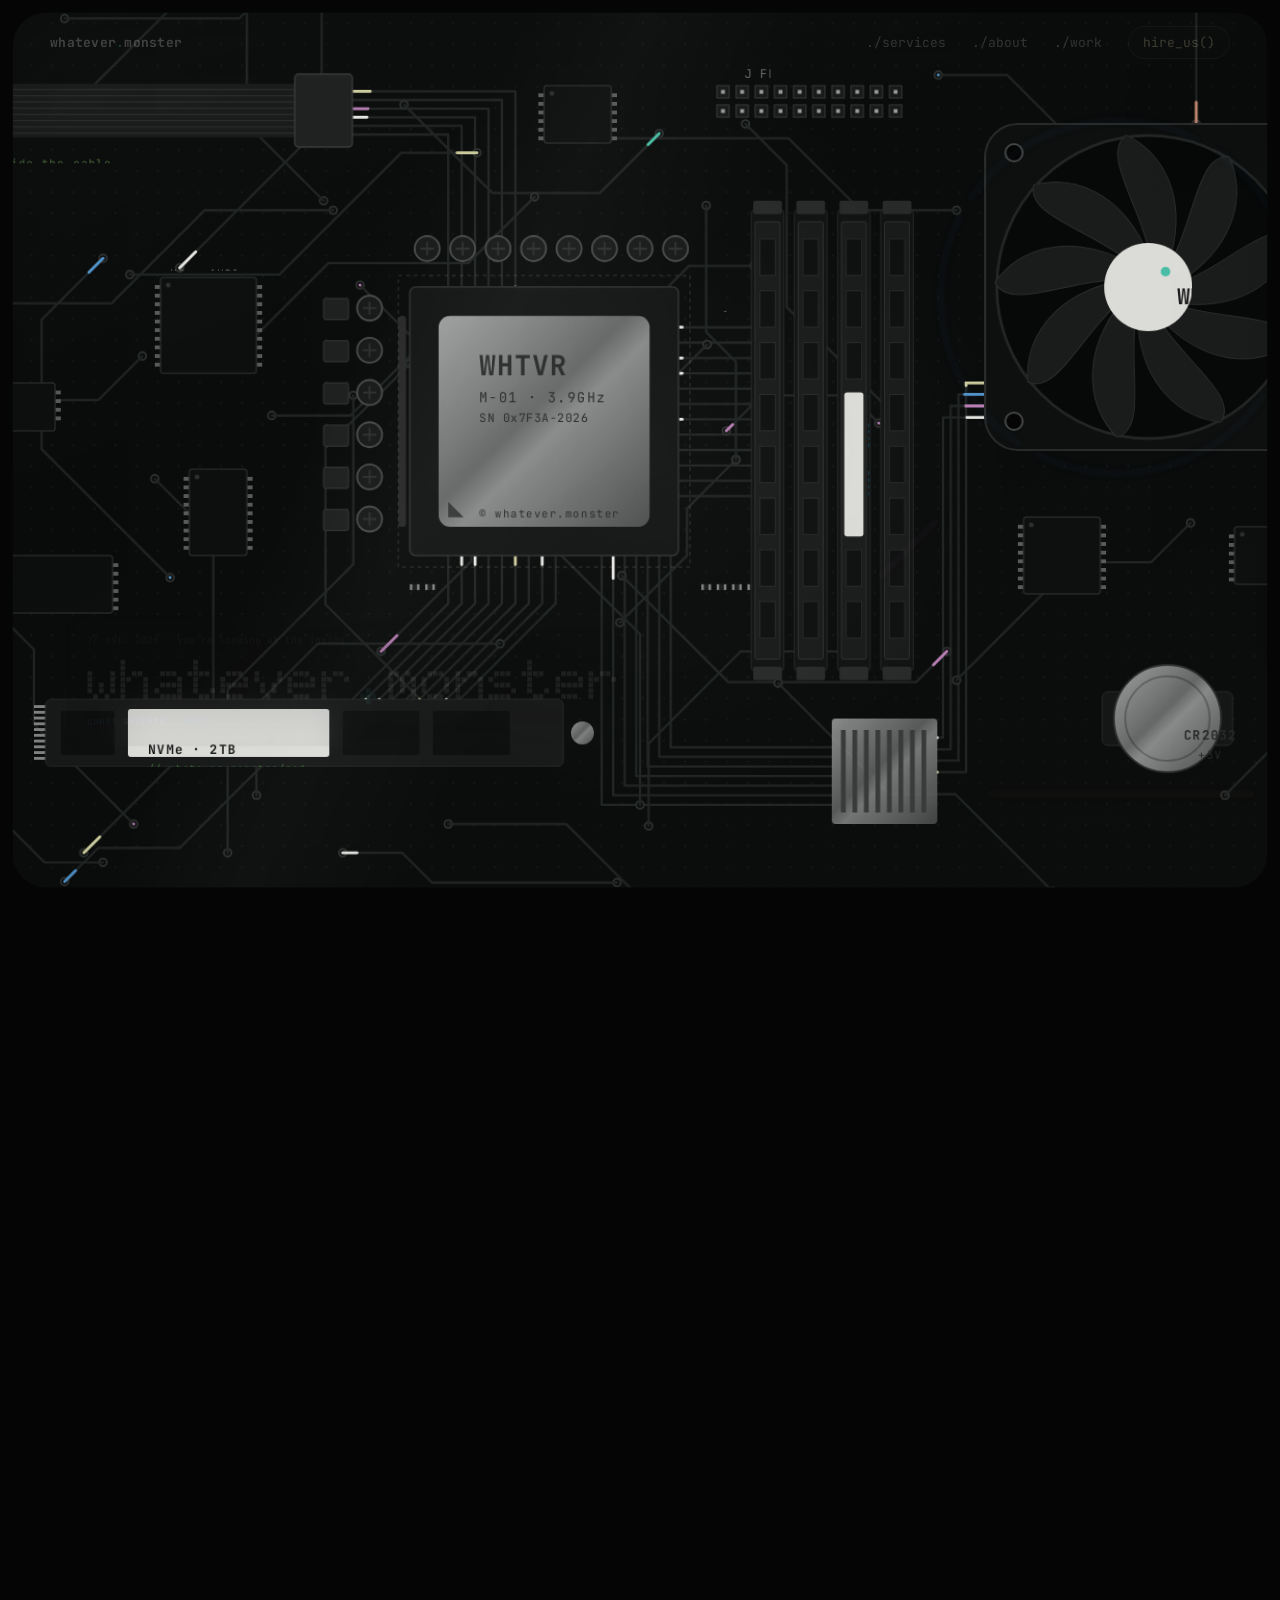
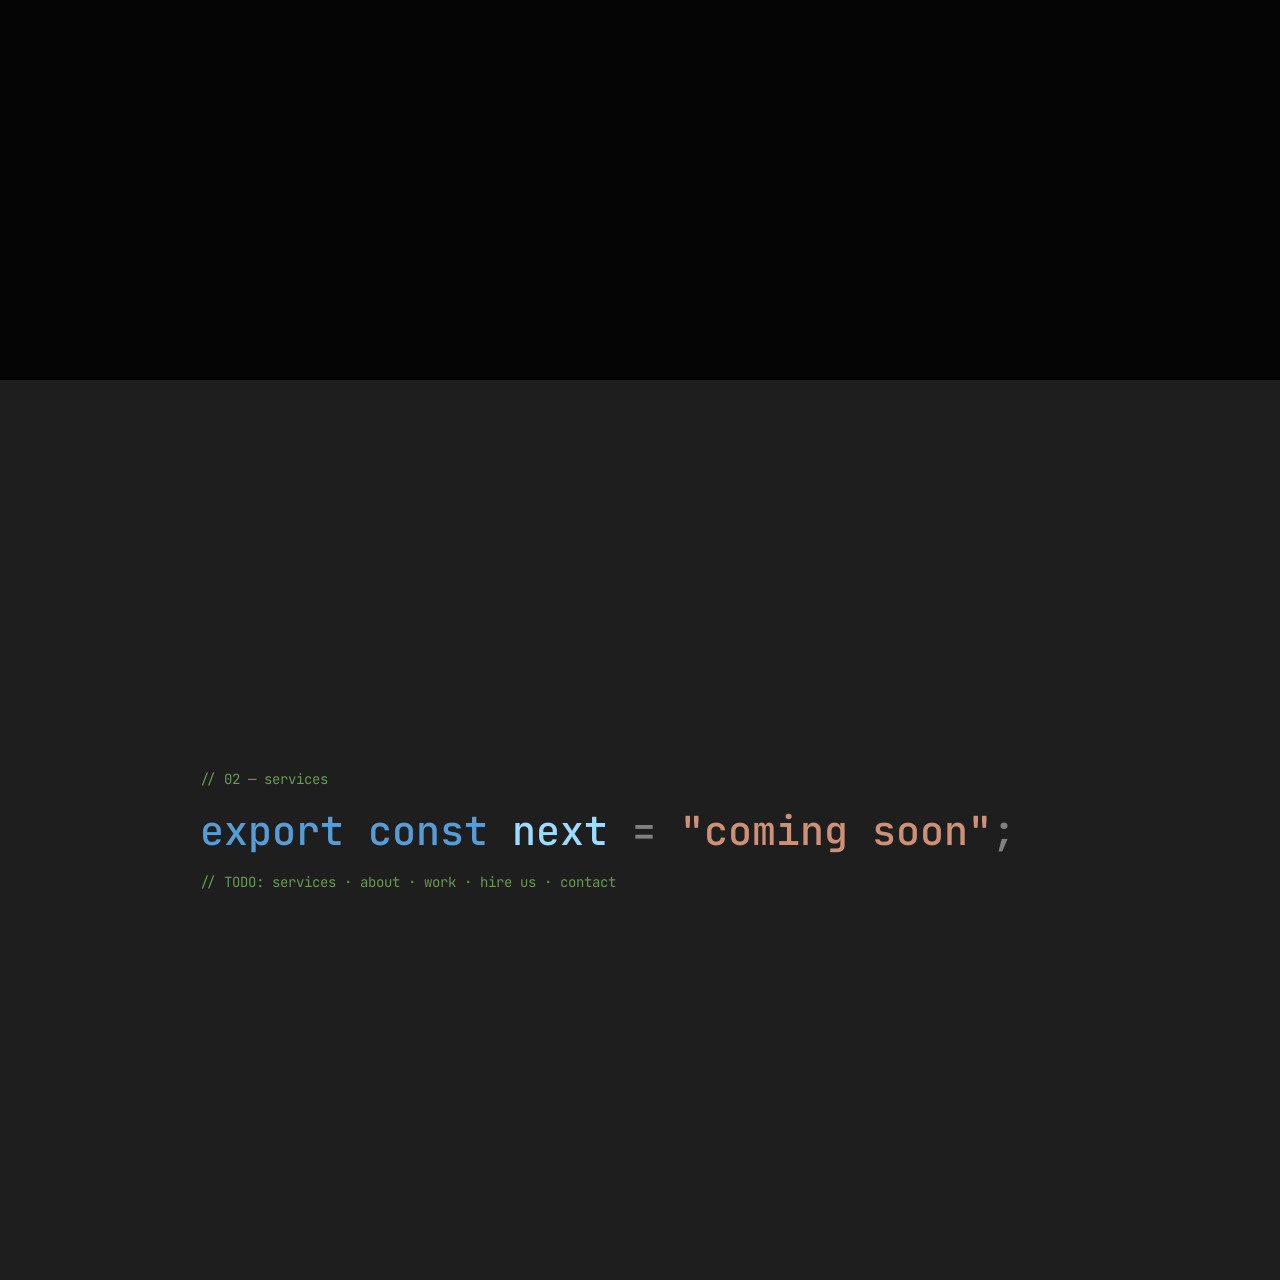
==== index.html @ 5e154779 "Add whatever.monster landing hero Glass-back hero with a generated motherboard behind it, light stri" ====
<!doctype html>
<html lang="en">
<head>
  <meta charset="utf-8" />
  <meta name="viewport" content="width=device-width, initial-scale=1" />
  <title>whatever.monster</title>
  <meta name="description" content="whatever.monster — nothing to hide." />
  <link rel="preconnect" href="https://fonts.googleapis.com" />
  <link rel="preconnect" href="https://fonts.gstatic.com" crossorigin />
  <link href="https://fonts.googleapis.com/css2?family=Doto:wght@400..900&family=JetBrains+Mono:wght@400;500;700&display=swap" rel="stylesheet" />
  <link rel="stylesheet" href="styles.css" />
</head>
<body>

  <!-- ============ HERO: the glass back ============ -->
  <section id="hero" aria-label="whatever.monster">
    <div class="stage">
      <div class="chassis">

        <!-- what's behind the glass (generated in main.js) -->
        <div class="internals">
          <svg class="board" viewBox="0 0 1600 1000" preserveAspectRatio="xMidYMid slice" aria-hidden="true"></svg>
        </div>

        <!-- glyph light strips that sit on the glass -->
        <svg class="glyphs" viewBox="0 0 1600 1000" preserveAspectRatio="xMidYMid slice" aria-hidden="true">
          <circle class="glyph g1 ring" cx="1330" cy="330" r="196" pathLength="100" />
          <line class="glyph g2" x1="1068" y1="640" x2="1128" y2="580" />
          <line class="glyph g3" x1="1190" y1="882" x2="1480" y2="882" />
          <line class="glyph g4" x1="84" y1="270" x2="84" y2="470" />
          <circle class="glyph-dot" cx="1514" cy="882" r="7" />
        </svg>

        <!-- the glass itself -->
        <div class="glass" aria-hidden="true">
          <span class="screw tl"></span><span class="screw tr"></span>
          <span class="screw bl"></span><span class="screw br"></span>
        </div>

        <nav class="nav">
          <a class="logo" href="#hero" data-peek>whatever<span class="dot">.</span>monster</a>
          <div class="links">
            <a href="#services" data-peek>./services</a>
            <a href="#about" data-peek>./about</a>
            <a href="#work" data-peek>./work</a>
            <a class="cta" href="#contact" data-peek>hire_us()</a>
          </div>
        </nav>

        <div class="plate">
          <p class="kicker"><span class="t-com">// est. 2026 — you're looking at the inside</span></p>
          <h1 class="brand" data-peek>whatever<span class="dot">.</span>monster</h1>
          <p class="sub"><span class="t-kw">const</span> <span class="t-var">secrets</span> <span class="t-punc">=</span> <span class="t-kw">null</span><span class="t-punc">;</span></p>
        </div>

        <div class="hint" aria-hidden="true"><span class="t-fn">scroll</span><span class="t-punc">()</span> <span class="arrow">↓</span></div>

      </div>
    </div>
  </section>

  <!-- ============ NEXT: placeholder until we design it ============ -->
  <section id="services" class="next">
    <div class="next-inner">
      <p class="t-com">// 02 — services</p>
      <h2><span class="t-kw">export</span> <span class="t-kw">const</span> <span class="t-var">next</span> <span class="t-punc">=</span> <span class="t-str">"coming soon"</span><span class="t-punc">;</span></h2>
      <p class="t-com">// TODO: services · about · work · hire us · contact</p>
    </div>
  </section>

  <script src="main.js"></script>
</body>
</html>
---- styles.css ----
:root {
  --bg: #050505;
  --ink: #ecece8;
  --muted: #8a8d8c;
  --accent: #4ec9b0;   /* brand accent: the VS Code "type" teal */
  --red: #e51400;      /* breakpoint red, only on hover */
  --editor: #1e1e1e;

  /* VS Code Dark+ syntax colours */
  --t-kw: #569cd6;
  --t-ctrl: #c586c0;
  --t-str: #ce9178;
  --t-fn: #dcdcaa;
  --t-type: #4ec9b0;
  --t-var: #9cdcfe;
  --t-num: #b5cea8;
  --t-com: #6a9955;
  --t-punc: #808080;
  --t-text: #d4d4d4;

  --mono: "JetBrains Mono", "Cascadia Code", Consolas, monospace;
  --dot: "Doto", var(--mono);
}

* { box-sizing: border-box; }
html { scroll-behavior: smooth; }
body {
  margin: 0;
  background: var(--bg);
  color: var(--ink);
  font-family: var(--mono);
  -webkit-font-smoothing: antialiased;
}
a { color: inherit; text-decoration: none; }

/* syntax tokens */
.t-kw { color: var(--t-kw); }
.t-ctrl { color: var(--t-ctrl); }
.t-str { color: var(--t-str); }
.t-fn { color: var(--t-fn); }
.t-type { color: var(--t-type); }
.t-var { color: var(--t-var); }
.t-num { color: var(--t-num); }
.t-com { color: var(--t-com); }
.t-punc { color: var(--t-punc); }
.t-text { color: var(--t-text); }
.t-tag { color: var(--t-kw); }
.t-attr { color: var(--t-var); }

/* ================= HERO ================= */
#hero { position: relative; height: 220vh; }

.stage {
  --mx: .5; --my: .5;   /* pointer, 0..1 */
  --a: 0;               /* glass lifting off */
  --c: 0;               /* zooming into the board */
  position: sticky;
  top: 0;
  height: 100vh;
  height: 100svh;
  overflow: hidden;
  background: var(--bg);
}

/* clip-path instead of animating inset/border-radius: no layout on scroll */
.chassis {
  position: absolute;
  inset: 0;
  overflow: hidden;
  background: #0b0c0c;
  clip-path: inset(calc(14px * (1 - var(--c))) round calc(36px * (1 - var(--c))));
}

.internals {
  position: absolute;
  inset: -12px;
  transform:
    translate3d(calc((var(--mx) - .5) * -16px), calc((var(--my) - .5) * -12px), 0)
    scale(calc(1 + var(--c) * .45));
  will-change: transform;
}
/* darkening via an opacity overlay — far cheaper than filter: brightness/blur */
.internals::after {
  content: "";
  position: absolute;
  inset: 0;
  background: #050505;
  opacity: calc(var(--c) * .72);
  will-change: opacity;
}
.board { display: block; width: 100%; height: 100%; }

.board .traces path { fill: none; stroke: #222625; stroke-width: 2.5; stroke-linejoin: round; stroke-linecap: round; }
.board .pulse {
  fill: none;
  stroke: #f4f4f0;
  stroke-width: 3;
  stroke-linecap: round;
  stroke-dasharray: 5 95;
  animation: flow 4s linear infinite;
}
/* data on the board is coloured like syntax tokens */
.board .pulse.kw { stroke: var(--t-kw); }
.board .pulse.str { stroke: var(--t-str); }
.board .pulse.fn { stroke: var(--t-fn); }
.board .pulse.type { stroke: var(--t-type); }
.board .pulse.ctrl { stroke: var(--t-ctrl); }
@keyframes flow { from { stroke-dashoffset: 100; } to { stroke-dashoffset: 0; } }

.board .fan { transform-origin: 1330px 330px; animation: spin 2.2s linear infinite; }
@keyframes spin { to { transform: rotate(360deg); } }

/* glyph strips */
.glyphs {
  position: absolute;
  inset: 0;
  width: 100%;
  height: 100%;
  pointer-events: none;
  opacity: calc(1 - var(--a));
  will-change: opacity;
}
.glyph {
  --glow: #fff;
  fill: none;
  stroke: var(--glow);
  filter: drop-shadow(0 0 6px var(--glow));
  stroke-width: 7;
  stroke-linecap: round;
  opacity: .12;
  animation: glyph 7s ease-in-out infinite;
}
.glyph.ring { stroke-dasharray: 23 2; transform-origin: 1330px 330px; transform: rotate(-56deg); }
/* each light strip is a syntax colour */
.g1 { --glow: var(--t-kw); }
.g2 { --glow: var(--t-ctrl); animation-delay: .35s; }
.g3 { --glow: var(--t-str); animation-delay: .7s; }
.g4 { --glow: var(--t-fn); animation-delay: 1.05s; }
.glyph-dot { fill: var(--accent); filter: drop-shadow(0 0 5px var(--accent)); animation: rec 1.6s ease-in-out infinite; }
@keyframes glyph {
  0%, 100% { opacity: .12; }
  3% { opacity: 1; }
  8% { opacity: .12; }
  12% { opacity: .95; }
  22% { opacity: .12; }
}
@keyframes rec { 50% { opacity: .25; } }

/* the glass */
.glass {
  position: absolute;
  inset: 0;
  border-radius: inherit;
  pointer-events: none;
  opacity: calc(1 - var(--a) * .9);
  transform: scale(calc(1 + var(--a) * .04));
  will-change: opacity, transform;
  background: linear-gradient(160deg, rgba(255, 255, 255, .07), rgba(255, 255, 255, .015) 38%, rgba(255, 255, 255, .045));
  box-shadow:
    inset 0 0 0 1px rgba(255, 255, 255, .12),
    inset 0 1px 0 rgba(255, 255, 255, .28),
    inset 0 0 120px rgba(0, 0, 0, .55);
}
.glass::before { /* glare that follows the pointer */
  content: "";
  position: absolute;
  inset: 0;
  border-radius: inherit;
  background: radial-gradient(600px circle at calc(var(--mx) * 100%) calc(var(--my) * 100%), rgba(255, 255, 255, .09), transparent 60%);
}
.glass::after { /* long diagonal sheen */
  content: "";
  position: absolute;
  inset: 0;
  border-radius: inherit;
  background: linear-gradient(115deg,
    transparent calc(22% + var(--mx) * 18%),
    rgba(255, 255, 255, .075) calc(30% + var(--mx) * 18%),
    transparent calc(40% + var(--mx) * 18%));
}

.screw {
  position: absolute;
  width: 11px;
  height: 11px;
  border-radius: 50%;
  background: radial-gradient(circle at 35% 30%, #c9cbca, #5c5f5e 70%);
  box-shadow: 0 1px 2px rgba(0, 0, 0, .8);
}
.screw::before, .screw::after {
  content: "";
  position: absolute;
  left: 50%; top: 50%;
  width: 7px; height: 1.5px;
  background: #2b2d2c;
  transform: translate(-50%, -50%) rotate(45deg);
}
.screw::after { transform: translate(-50%, -50%) rotate(-45deg); }
.screw.tl { top: 22px; left: 22px; }
.screw.tr { top: 22px; right: 22px; }
.screw.bl { bottom: 22px; left: 22px; }
.screw.br { bottom: 22px; right: 22px; }

/* nav */
.nav {
  position: absolute;
  top: 26px;
  left: 50px;
  right: 50px;
  display: flex;
  align-items: center;
  justify-content: space-between;
  font-size: 13px;
  z-index: 5;
  opacity: calc(1 - var(--a));
}
.logo { font-weight: 700; letter-spacing: .02em; }
.dot { color: var(--accent); }
.links { display: flex; gap: 26px; align-items: center; }
.links a { color: #b8bbba; transition: color .2s; }
.links a:hover { color: var(--ink); }
.links .cta {
  color: var(--t-fn);
  padding: 7px 14px;
  border: 1px solid rgba(255, 255, 255, .16);
  border-radius: 999px;
  background: rgba(255, 255, 255, .04);
  backdrop-filter: blur(8px);
}

/* frosted name plate */
.plate {
  position: absolute;
  left: clamp(20px, 5vw, 84px);
  bottom: clamp(72px, 13vh, 150px);
  max-width: calc(100% - 40px);
  padding: clamp(11px, 1.45vw, 19px) clamp(12px, 1.7vw, 24px);
  border-radius: 15px;
  background: linear-gradient(rgba(240, 240, 235, .05), rgba(240, 240, 235, .05)), rgba(10, 10, 10, .4);
  border: 1px solid rgba(255, 255, 255, .12);
  backdrop-filter: blur(16px) saturate(120%);
  -webkit-backdrop-filter: blur(16px) saturate(120%);
  opacity: calc(1 - var(--a) * 1.2);
  transform: translate3d(0, calc(var(--a) * -48px), 0);
  will-change: opacity, transform;
  z-index: 4;
}
.kicker, .sub { margin: 0; font-size: clamp(10px, .65vw, 12px); }
.sub { margin-top: 8px; }
.brand {
  margin: 6px 0 0;
  font-family: var(--dot);
  font-weight: 800;
  font-size: clamp(18px, 4.45vw, 80px);
  line-height: .95;
  letter-spacing: -.01em;
  white-space: nowrap;
  animation: boot 1.2s steps(6) both;
}
@keyframes boot {
  0% { opacity: 0; }
  30% { opacity: 1; }
  45% { opacity: .2; }
  60%, 100% { opacity: 1; }
}

.hint {
  position: absolute;
  left: 50%;
  bottom: 30px;
  transform: translateX(-50%);
  font-size: 12px;
  opacity: calc(.8 - var(--a) * 2);
  z-index: 4;
}
.hint .arrow { display: inline-block; color: var(--muted); animation: bob 1.6s ease-in-out infinite; }
@keyframes bob { 50% { transform: translateY(4px); } }

/* ================= hover: "the code broke" ================= */
[data-peek] { position: relative; }
[data-peek].broken {
  animation: glitch .32s steps(2) 1;
  text-shadow: 1.5px 0 rgba(244, 71, 71, .85), -1.5px 0 rgba(78, 201, 176, .85);
  outline: 1px dashed rgba(244, 71, 71, .6);
  outline-offset: 6px;
}
@keyframes glitch {
  0% { clip-path: inset(0 0 60% 0); transform: translate(-3px, 0); }
  20% { clip-path: inset(40% 0 20% 0); transform: translate(3px, 1px); }
  40% { clip-path: inset(10% 0 70% 0); transform: translate(-2px, -1px); }
  60% { clip-path: inset(70% 0 0 0); transform: translate(2px, 0); }
  80% { clip-path: inset(0 0 0 0); transform: translate(-1px, 0); }
  100% { clip-path: inset(0 0 0 0); transform: none; }
}
.peek {
  position: fixed;
  z-index: 50;
  max-width: min(520px, calc(100vw - 24px));
  font-size: 12px;
  line-height: 1.6;
  background: #1e1e1e;
  border: 1px solid #3c3c3c;
  border-left: 3px solid var(--red);
  border-radius: 8px;
  box-shadow: 0 18px 50px rgba(0, 0, 0, .6);
  pointer-events: none;
  opacity: 0;
  transform: translateY(4px);
  transition: opacity .15s, transform .15s;
}
.peek.on { opacity: 1; transform: none; }
.peek-head {
  display: flex;
  align-items: center;
  gap: 8px;
  padding: 7px 12px;
  color: #cccccc;
  background: #252526;
  border-bottom: 1px solid #333;
  font-size: 11px;
}
.peek-head .bp { width: 9px; height: 9px; border-radius: 50%; background: #e51400; }
.peek pre { margin: 0; padding: 10px 12px; white-space: pre-wrap; word-break: break-all; font-family: var(--mono); }

/* ================= NEXT (placeholder) ================= */
.next {
  min-height: 100vh;
  display: grid;
  place-items: center;
  padding: 80px 16px;
  background: var(--editor);
}
.next-inner { width: min(880px, 100%); }
.next h2 { font-size: clamp(20px, 3.4vw, 40px); font-weight: 500; margin: 16px 0; }
.next p { margin: 0; font-size: 14px; }

/* ================= small screens ================= */
@media (max-width: 720px) {
  .nav { left: 24px; right: 24px; top: 22px; }
  .links a:not(.cta) { display: none; }
  .screw { display: none; }
  .chassis { clip-path: inset(calc(14px * (1 - var(--c))) round calc(26px * (1 - var(--c)))); }
}

@media (prefers-reduced-motion: reduce) {
  .board .pulse, .board .fan, .glyph, .glyph-dot, .brand, .hint .arrow { animation: none; }
  .glyph { opacity: .5; }
  [data-peek].broken { animation: none; }
}
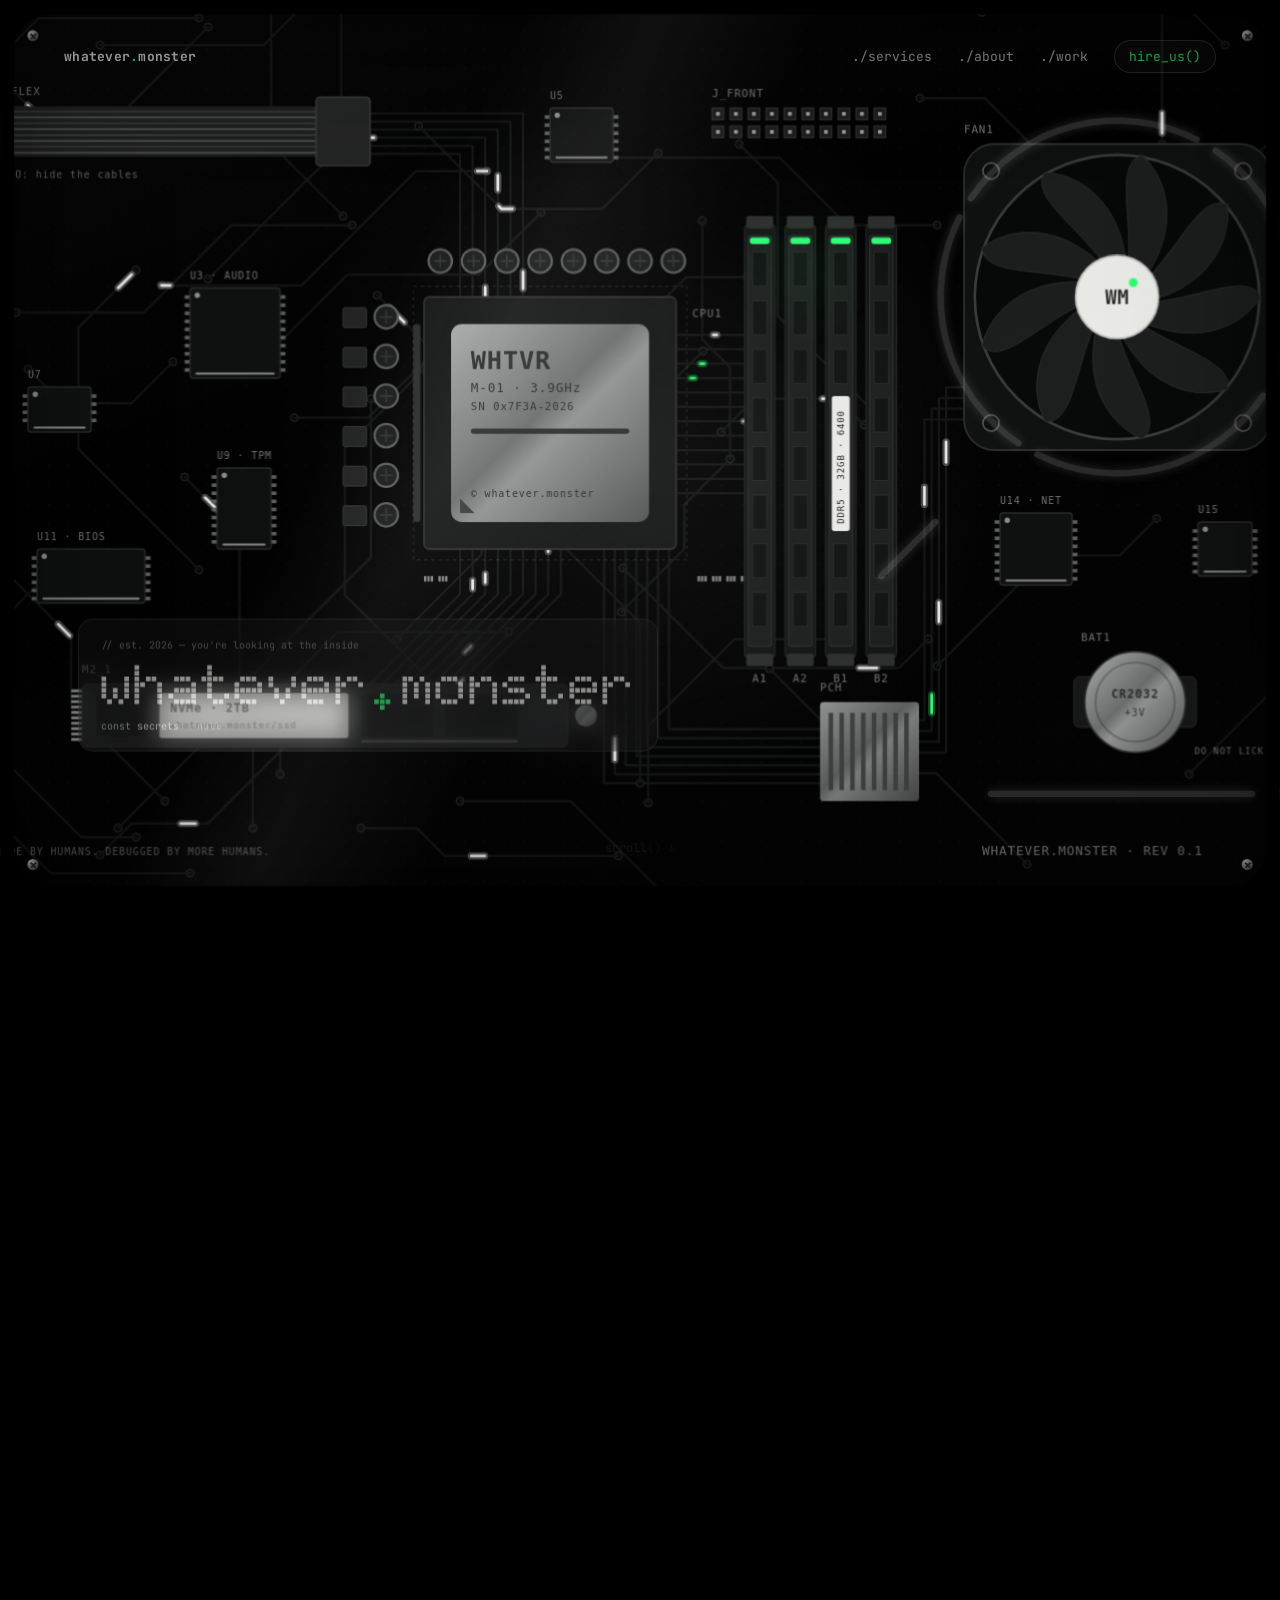
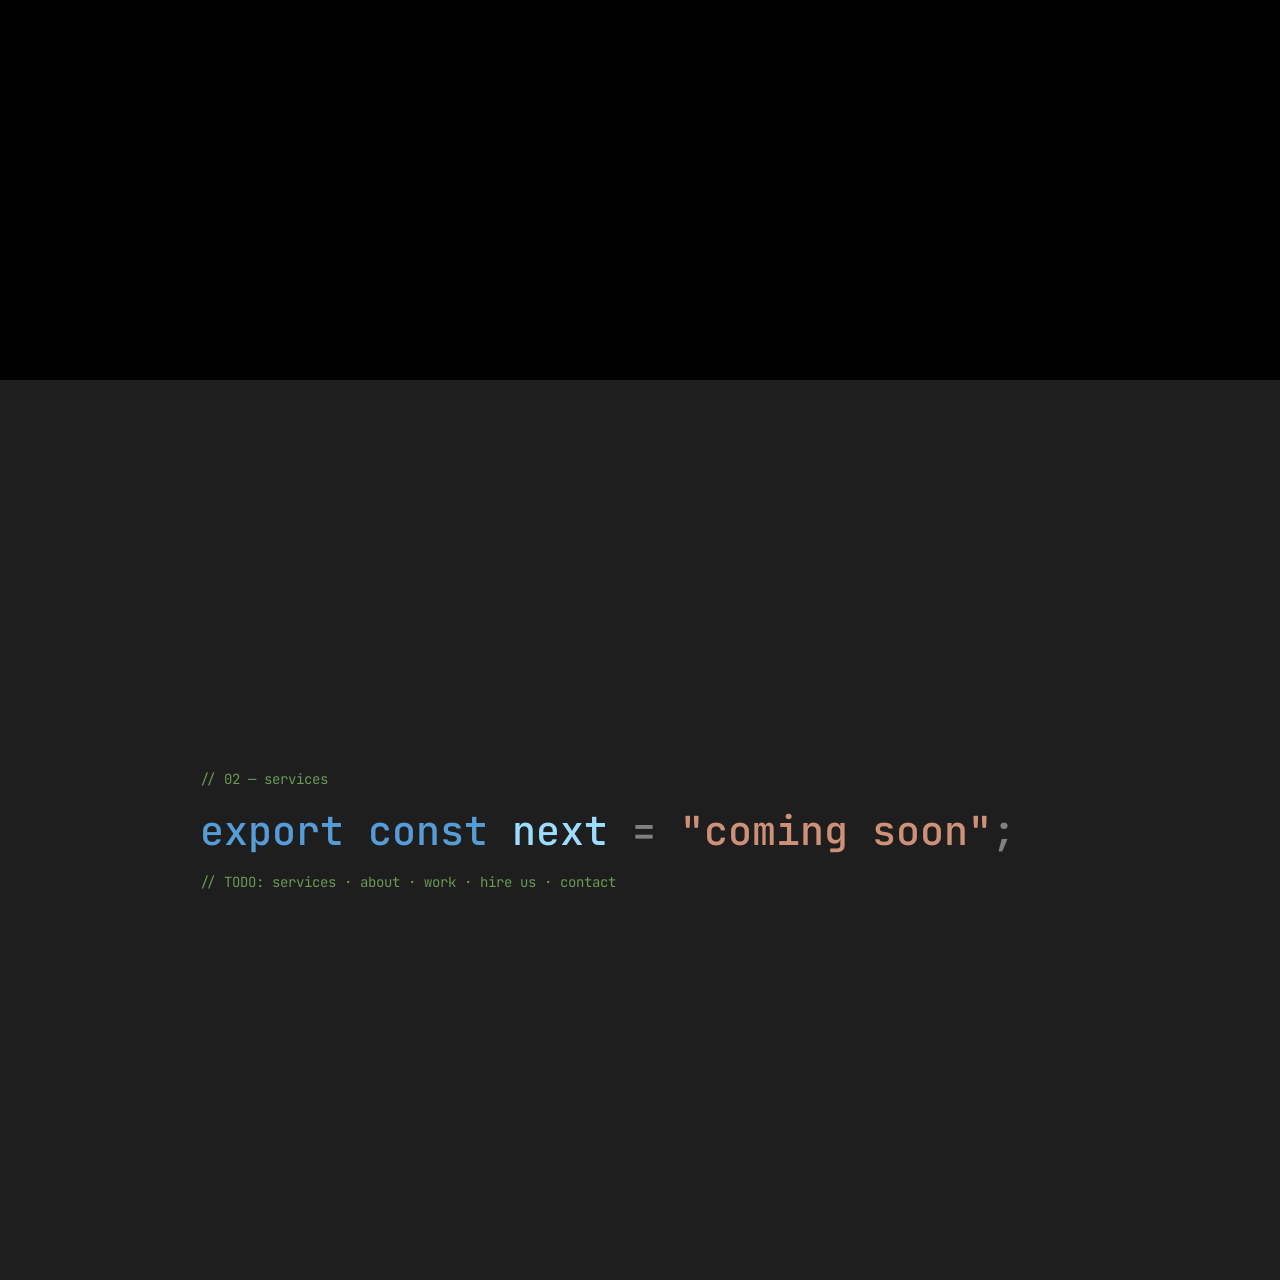
==== commit a6ef2195: "Render board on canvas, switch to black and white - Draw the motherboard once into two still canvase" ====
--- a/index.html
+++ b/index.html
@@ -18,13 +18,19 @@
       <div class="chassis">
 
         <!-- what's behind the glass (generated in main.js) -->
-        <div class="internals">
-          <svg class="board" viewBox="0 0 1600 1000" preserveAspectRatio="xMidYMid slice" aria-hidden="true"></svg>
+        <div class="internals" aria-hidden="true">
+          <canvas class="layer"></canvas>
+          <canvas class="layer"></canvas>
+          <canvas class="layer"></canvas>
+          <div class="shade"></div>
         </div>
 
         <!-- glyph light strips that sit on the glass -->
         <svg class="glyphs" viewBox="0 0 1600 1000" preserveAspectRatio="xMidYMid slice" aria-hidden="true">
           <circle class="glyph g1 ring" cx="1330" cy="330" r="196" pathLength="100" />
+          <circle class="glyph ring r2" cx="1330" cy="330" r="196" pathLength="100" />
+          <circle class="glyph ring r3" cx="1330" cy="330" r="196" pathLength="100" />
+          <circle class="glyph ring r4" cx="1330" cy="330" r="196" pathLength="100" />
           <line class="glyph g2" x1="1068" y1="640" x2="1128" y2="580" />
           <line class="glyph g3" x1="1190" y1="882" x2="1480" y2="882" />
           <line class="glyph g4" x1="84" y1="270" x2="84" y2="470" />
@@ -36,6 +42,9 @@
           <span class="screw tl"></span><span class="screw tr"></span>
           <span class="screw bl"></span><span class="screw br"></span>
         </div>
+
+        <!-- black rim around the glass; scales outward as you scroll -->
+        <div class="frame" aria-hidden="true"></div>
 
         <nav class="nav">
           <a class="logo" href="#hero" data-peek>whatever<span class="dot">.</span>monster</a>
--- a/styles.css
+++ b/styles.css
@@ -1,8 +1,10 @@
 :root {
-  --bg: #050505;
+  --bg: #000;
   --ink: #ecece8;
   --muted: #8a8d8c;
-  --accent: #4ec9b0;   /* brand accent: the VS Code "type" teal */
+  /* black + white; green is the only accent (keep in sync with main.js) */
+  --green: #2bff72;
+  --accent: var(--green);
   --red: #e51400;      /* breakpoint red, only on hover */
   --editor: #1e1e1e;
 
@@ -50,10 +52,9 @@
 /* ================= HERO ================= */
 #hero { position: relative; height: 220vh; }
 
+/* scroll effects are set from main.js as transform/opacity on single layers.
+   (don't drive them with custom properties on .stage: that restyles every child) */
 .stage {
-  --mx: .5; --my: .5;   /* pointer, 0..1 */
-  --a: 0;               /* glass lifting off */
-  --c: 0;               /* zooming into the board */
   position: sticky;
   top: 0;
   height: 100vh;
@@ -62,53 +63,40 @@
   background: var(--bg);
 }
 
-/* clip-path instead of animating inset/border-radius: no layout on scroll */
 .chassis {
   position: absolute;
   inset: 0;
   overflow: hidden;
-  background: #0b0c0c;
-  clip-path: inset(calc(14px * (1 - var(--c))) round calc(36px * (1 - var(--c))));
-}
-
+  background: #020202;
+}
+
+/* the board: three canvases (still / live / still) drawn by main.js */
 .internals {
   position: absolute;
-  inset: -12px;
-  transform:
-    translate3d(calc((var(--mx) - .5) * -16px), calc((var(--my) - .5) * -12px), 0)
-    scale(calc(1 + var(--c) * .45));
+  inset: 0;
   will-change: transform;
 }
-/* darkening via an opacity overlay — far cheaper than filter: brightness/blur */
-.internals::after {
-  content: "";
+.internals .layer { position: absolute; inset: 0; width: 100%; height: 100%; display: block; }
+/* darkens the board as you zoom in */
+.shade {
   position: absolute;
   inset: 0;
   background: #050505;
-  opacity: calc(var(--c) * .72);
+  opacity: 0;
   will-change: opacity;
 }
-.board { display: block; width: 100%; height: 100%; }
-
-.board .traces path { fill: none; stroke: #222625; stroke-width: 2.5; stroke-linejoin: round; stroke-linecap: round; }
-.board .pulse {
-  fill: none;
-  stroke: #f4f4f0;
-  stroke-width: 3;
-  stroke-linecap: round;
-  stroke-dasharray: 5 95;
-  animation: flow 4s linear infinite;
-}
-/* data on the board is coloured like syntax tokens */
-.board .pulse.kw { stroke: var(--t-kw); }
-.board .pulse.str { stroke: var(--t-str); }
-.board .pulse.fn { stroke: var(--t-fn); }
-.board .pulse.type { stroke: var(--t-type); }
-.board .pulse.ctrl { stroke: var(--t-ctrl); }
-@keyframes flow { from { stroke-dashoffset: 100; } to { stroke-dashoffset: 0; } }
-
-.board .fan { transform-origin: 1330px 330px; animation: spin 2.2s linear infinite; }
-@keyframes spin { to { transform: rotate(360deg); } }
+
+/* black rim with rounded inner corners; scaling it pushes it off screen */
+.frame {
+  position: absolute;
+  inset: 0;
+  border: 14px solid var(--bg);
+  border-radius: 50px;
+  box-shadow: 0 0 0 80px var(--bg);
+  pointer-events: none;
+  will-change: transform;
+  z-index: 3;
+}
 
 /* glyph strips */
 .glyphs {
@@ -117,7 +105,6 @@
   width: 100%;
   height: 100%;
   pointer-events: none;
-  opacity: calc(1 - var(--a));
   will-change: opacity;
 }
 .glyph {
@@ -127,39 +114,40 @@
   filter: drop-shadow(0 0 6px var(--glow));
   stroke-width: 7;
   stroke-linecap: round;
-  opacity: .12;
+  opacity: .25;
   animation: glyph 7s ease-in-out infinite;
 }
-.glyph.ring { stroke-dasharray: 23 2; transform-origin: 1330px 330px; transform: rotate(-56deg); }
-/* each light strip is a syntax colour */
-.g1 { --glow: var(--t-kw); }
-.g2 { --glow: var(--t-ctrl); animation-delay: .35s; }
-.g3 { --glow: var(--t-str); animation-delay: .7s; }
-.g4 { --glow: var(--t-fn); animation-delay: 1.05s; }
-.glyph-dot { fill: var(--accent); filter: drop-shadow(0 0 5px var(--accent)); animation: rec 1.6s ease-in-out infinite; }
+/* each strip takes the colour of the zone it sits over */
+.glyph.ring { stroke-dasharray: 23 77; transform-origin: 1330px 330px; transform: rotate(-56deg); }
+.glyph.ring.r2 { stroke-dashoffset: -25; animation-delay: .15s; }
+.glyph.ring.r3 { stroke-dashoffset: -50; animation-delay: .3s; }
+.glyph.ring.r4 { stroke-dashoffset: -75; animation-delay: .45s; }
+.g2 { animation-delay: .6s; }
+.g3 { animation-delay: .9s; }
+.g4 { animation-delay: 1.2s; }
+.glyph-dot { fill: var(--green); filter: drop-shadow(0 0 5px var(--green)); animation: rec 1.6s ease-in-out infinite; }
 @keyframes glyph {
-  0%, 100% { opacity: .12; }
+  0%, 100% { opacity: .25; }
   3% { opacity: 1; }
-  8% { opacity: .12; }
+  8% { opacity: .25; }
   12% { opacity: .95; }
-  22% { opacity: .12; }
+  22% { opacity: .25; }
 }
 @keyframes rec { 50% { opacity: .25; } }
 
 /* the glass */
 .glass {
-  position: absolute;
-  inset: 0;
-  border-radius: inherit;
+  --mx: .5; --my: .5;   /* pointer, 0..1 — set from main.js */
+  position: absolute;
+  inset: 14px;
+  border-radius: 36px;
   pointer-events: none;
-  opacity: calc(1 - var(--a) * .9);
-  transform: scale(calc(1 + var(--a) * .04));
   will-change: opacity, transform;
-  background: linear-gradient(160deg, rgba(255, 255, 255, .07), rgba(255, 255, 255, .015) 38%, rgba(255, 255, 255, .045));
+  background: linear-gradient(160deg, rgba(255, 255, 255, .045), rgba(255, 255, 255, .008) 38%, rgba(255, 255, 255, .025));
   box-shadow:
     inset 0 0 0 1px rgba(255, 255, 255, .12),
     inset 0 1px 0 rgba(255, 255, 255, .28),
-    inset 0 0 120px rgba(0, 0, 0, .55);
+    inset 0 0 140px rgba(0, 0, 0, .7);
 }
 .glass::before { /* glare that follows the pointer */
   content: "";
@@ -204,15 +192,15 @@
 /* nav */
 .nav {
   position: absolute;
-  top: 26px;
-  left: 50px;
-  right: 50px;
+  top: 40px;
+  left: 64px;
+  right: 64px;
   display: flex;
   align-items: center;
   justify-content: space-between;
   font-size: 13px;
   z-index: 5;
-  opacity: calc(1 - var(--a));
+  will-change: opacity;
 }
 .logo { font-weight: 700; letter-spacing: .02em; }
 .dot { color: var(--accent); }
@@ -220,7 +208,7 @@
 .links a { color: #b8bbba; transition: color .2s; }
 .links a:hover { color: var(--ink); }
 .links .cta {
-  color: var(--t-fn);
+  color: var(--green);
   padding: 7px 14px;
   border: 1px solid rgba(255, 255, 255, .16);
   border-radius: 999px;
@@ -231,20 +219,21 @@
 /* frosted name plate */
 .plate {
   position: absolute;
-  left: clamp(20px, 5vw, 84px);
-  bottom: clamp(72px, 13vh, 150px);
-  max-width: calc(100% - 40px);
+  left: calc(14px + clamp(20px, 5vw, 84px));
+  bottom: calc(14px + clamp(72px, 13vh, 150px));
+  max-width: calc(100% - 68px);
   padding: clamp(11px, 1.45vw, 19px) clamp(12px, 1.7vw, 24px);
   border-radius: 15px;
   background: linear-gradient(rgba(240, 240, 235, .05), rgba(240, 240, 235, .05)), rgba(10, 10, 10, .4);
   border: 1px solid rgba(255, 255, 255, .12);
-  backdrop-filter: blur(16px) saturate(120%);
-  -webkit-backdrop-filter: blur(16px) saturate(120%);
-  opacity: calc(1 - var(--a) * 1.2);
-  transform: translate3d(0, calc(var(--a) * -48px), 0);
+  backdrop-filter: blur(12px) saturate(120%);
+  -webkit-backdrop-filter: blur(12px) saturate(120%);
   will-change: opacity, transform;
   z-index: 4;
 }
+.plate .t-com { color: #7d807f; }
+.plate .t-kw { color: #b8bbba; }
+.plate .t-var { color: var(--ink); }
 .kicker, .sub { margin: 0; font-size: clamp(10px, .65vw, 12px); }
 .sub { margin-top: 8px; }
 .brand {
@@ -267,10 +256,10 @@
 .hint {
   position: absolute;
   left: 50%;
-  bottom: 30px;
+  bottom: 44px;
   transform: translateX(-50%);
   font-size: 12px;
-  opacity: calc(.8 - var(--a) * 2);
+  opacity: .8;
   z-index: 4;
 }
 .hint .arrow { display: inline-block; color: var(--muted); animation: bob 1.6s ease-in-out infinite; }
@@ -336,14 +325,15 @@
 
 /* ================= small screens ================= */
 @media (max-width: 720px) {
-  .nav { left: 24px; right: 24px; top: 22px; }
+  .nav { left: 38px; right: 38px; top: 36px; }
   .links a:not(.cta) { display: none; }
   .screw { display: none; }
-  .chassis { clip-path: inset(calc(14px * (1 - var(--c))) round calc(26px * (1 - var(--c)))); }
+  .frame { border-radius: 40px; }
+  .glass { border-radius: 26px; }
 }
 
 @media (prefers-reduced-motion: reduce) {
-  .board .pulse, .board .fan, .glyph, .glyph-dot, .brand, .hint .arrow { animation: none; }
+  .glyph, .glyph-dot, .brand, .hint .arrow { animation: none; }
   .glyph { opacity: .5; }
   [data-peek].broken { animation: none; }
 }
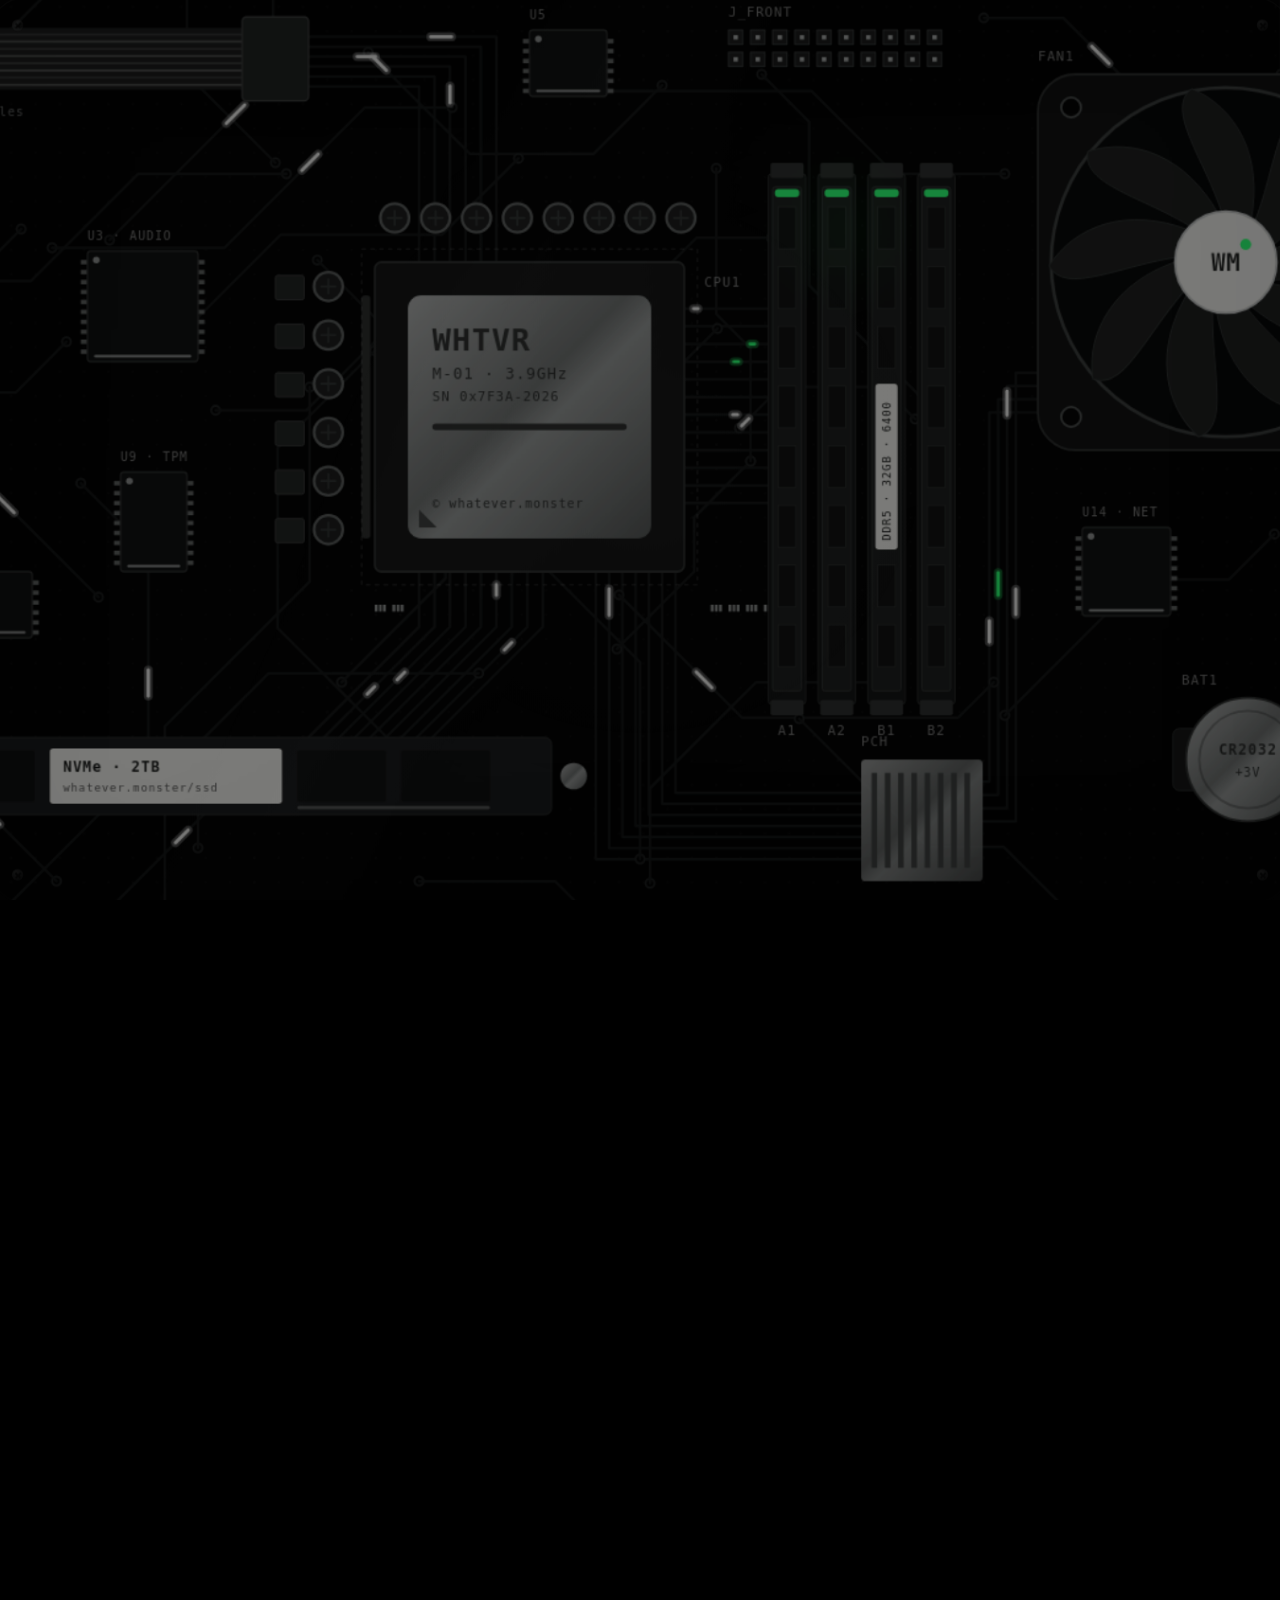
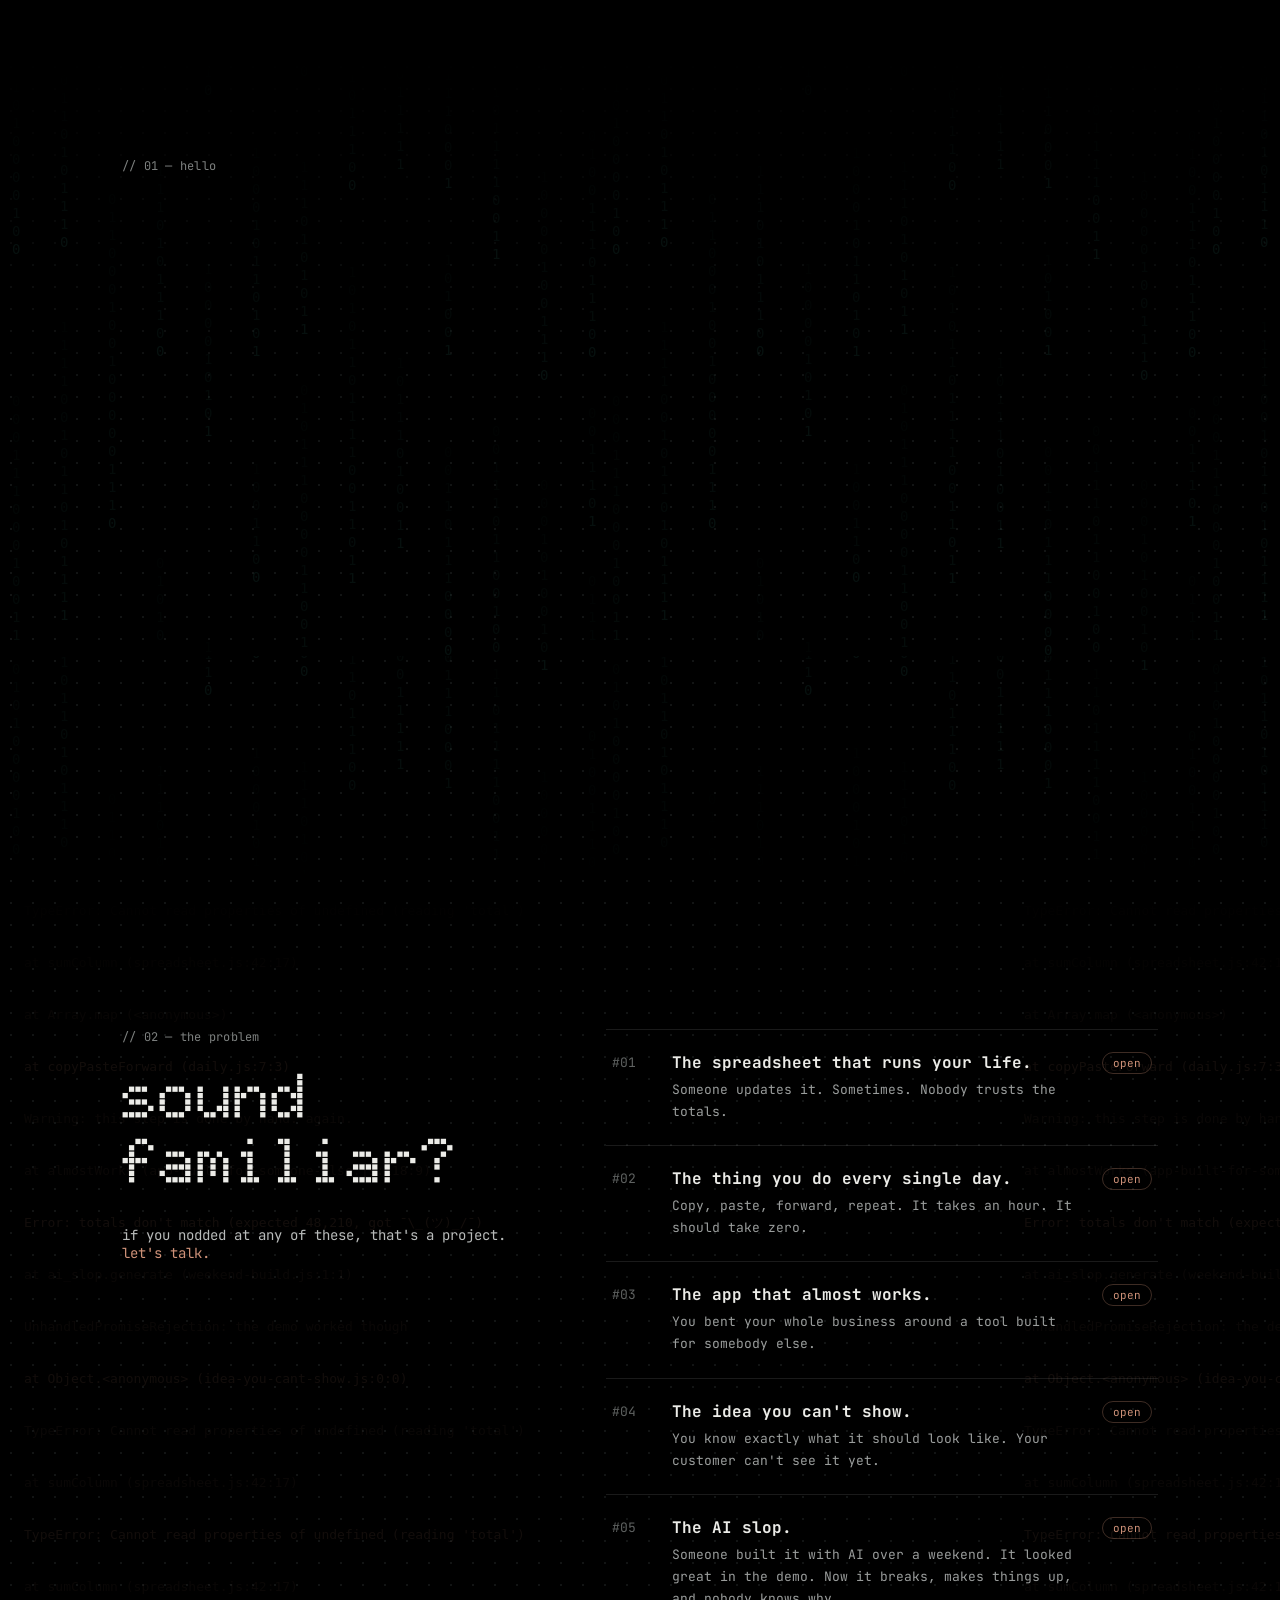
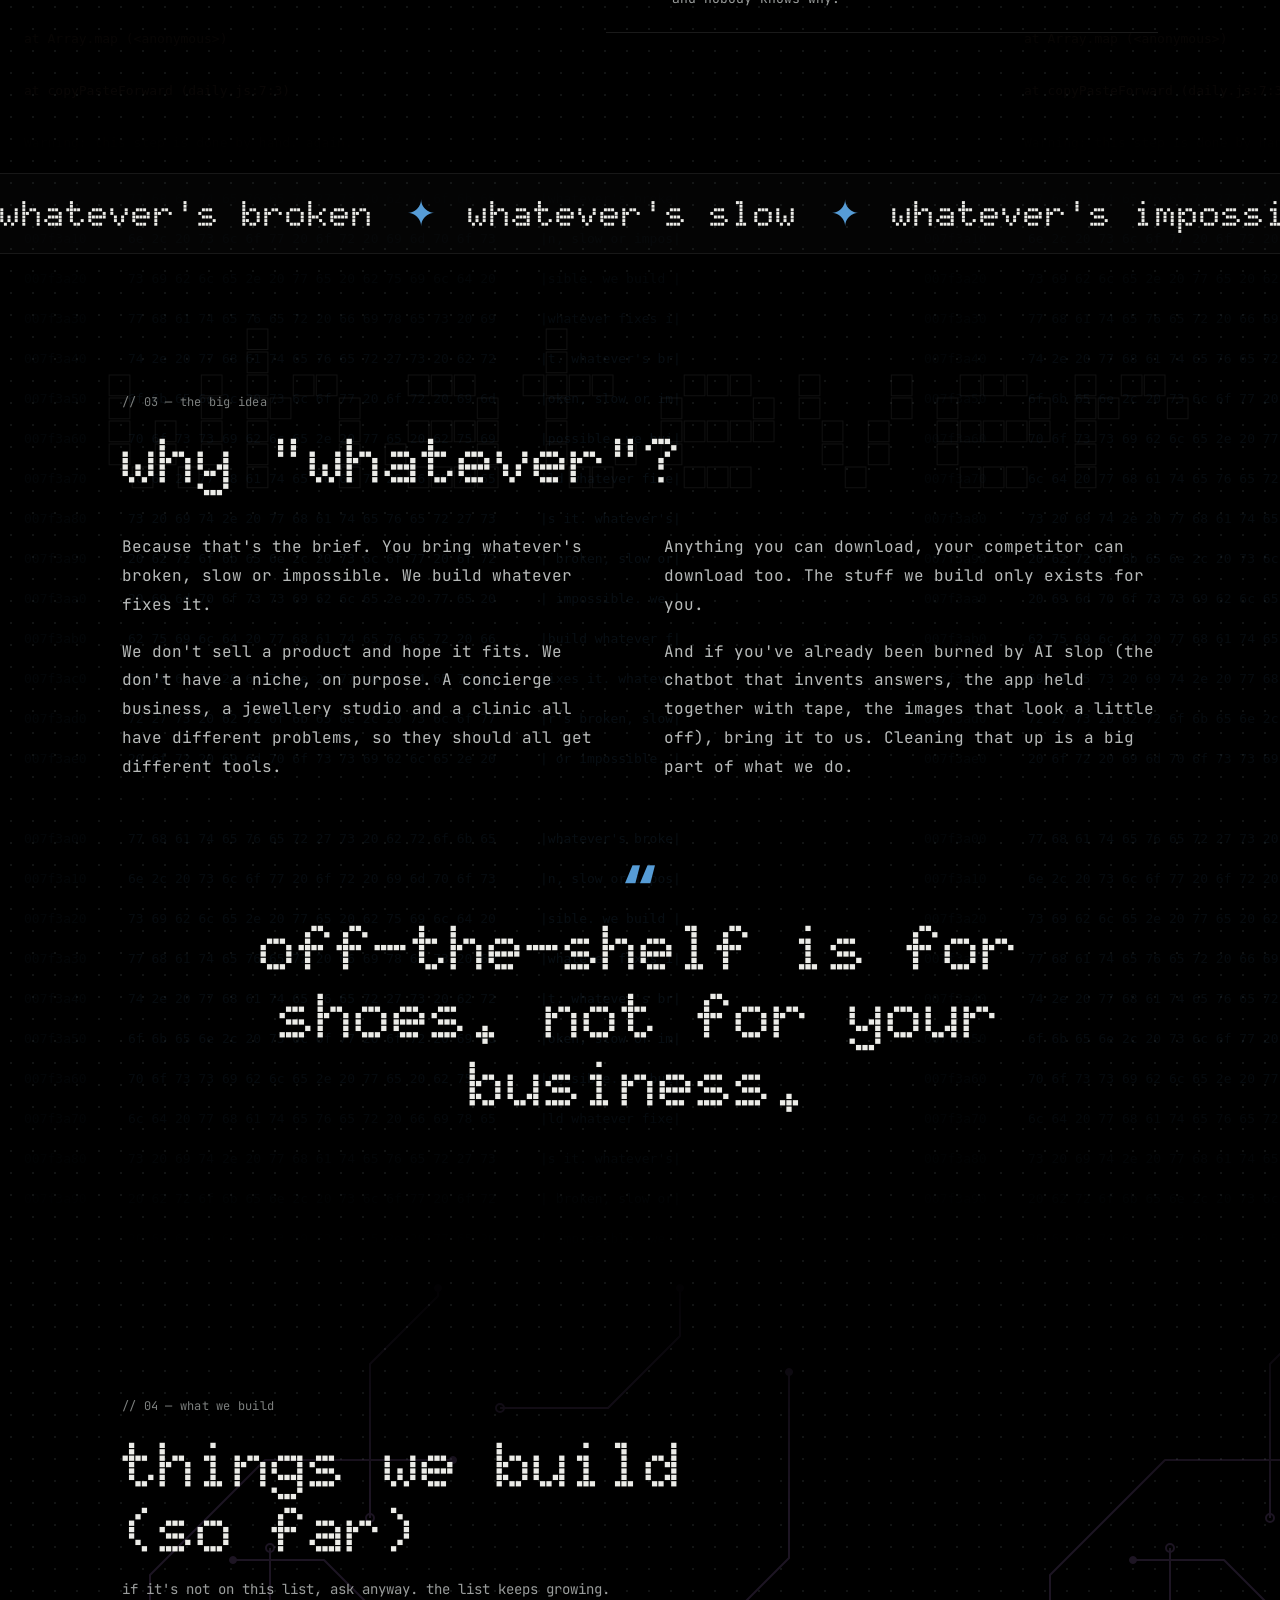
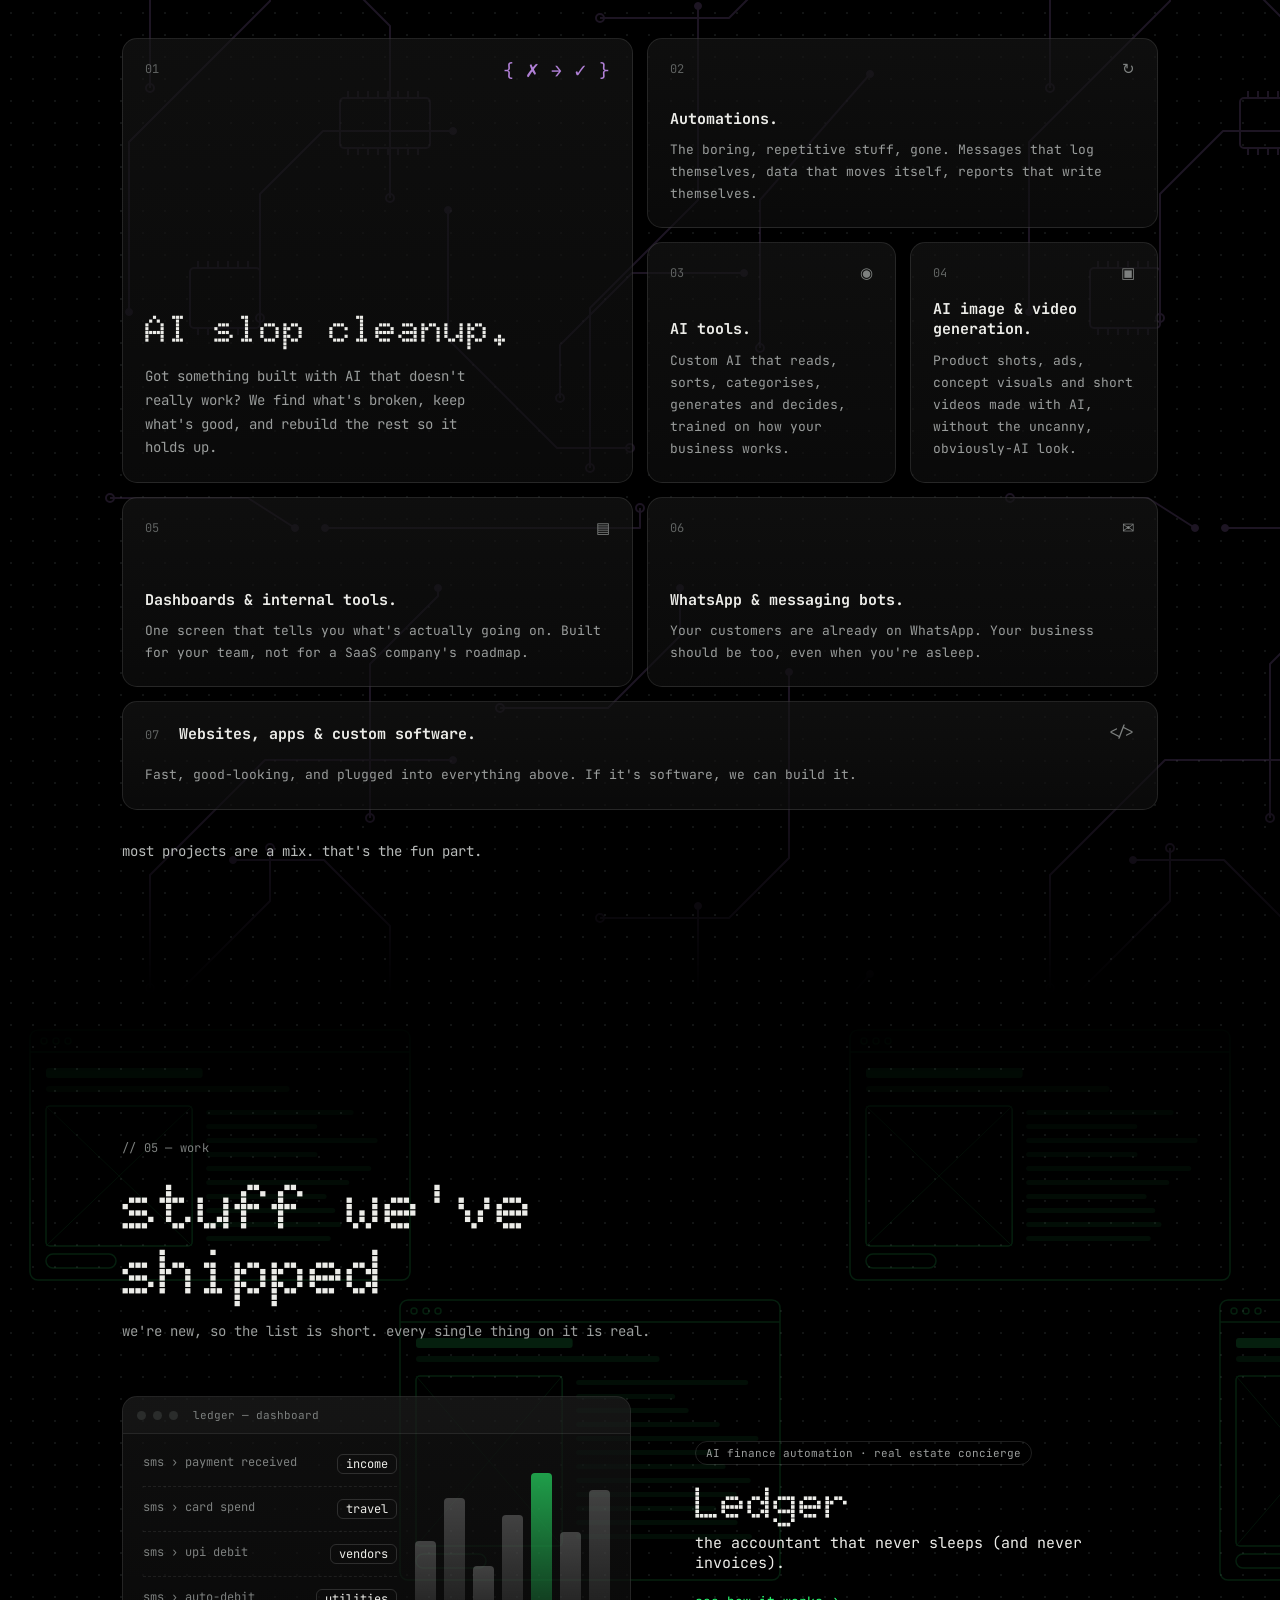
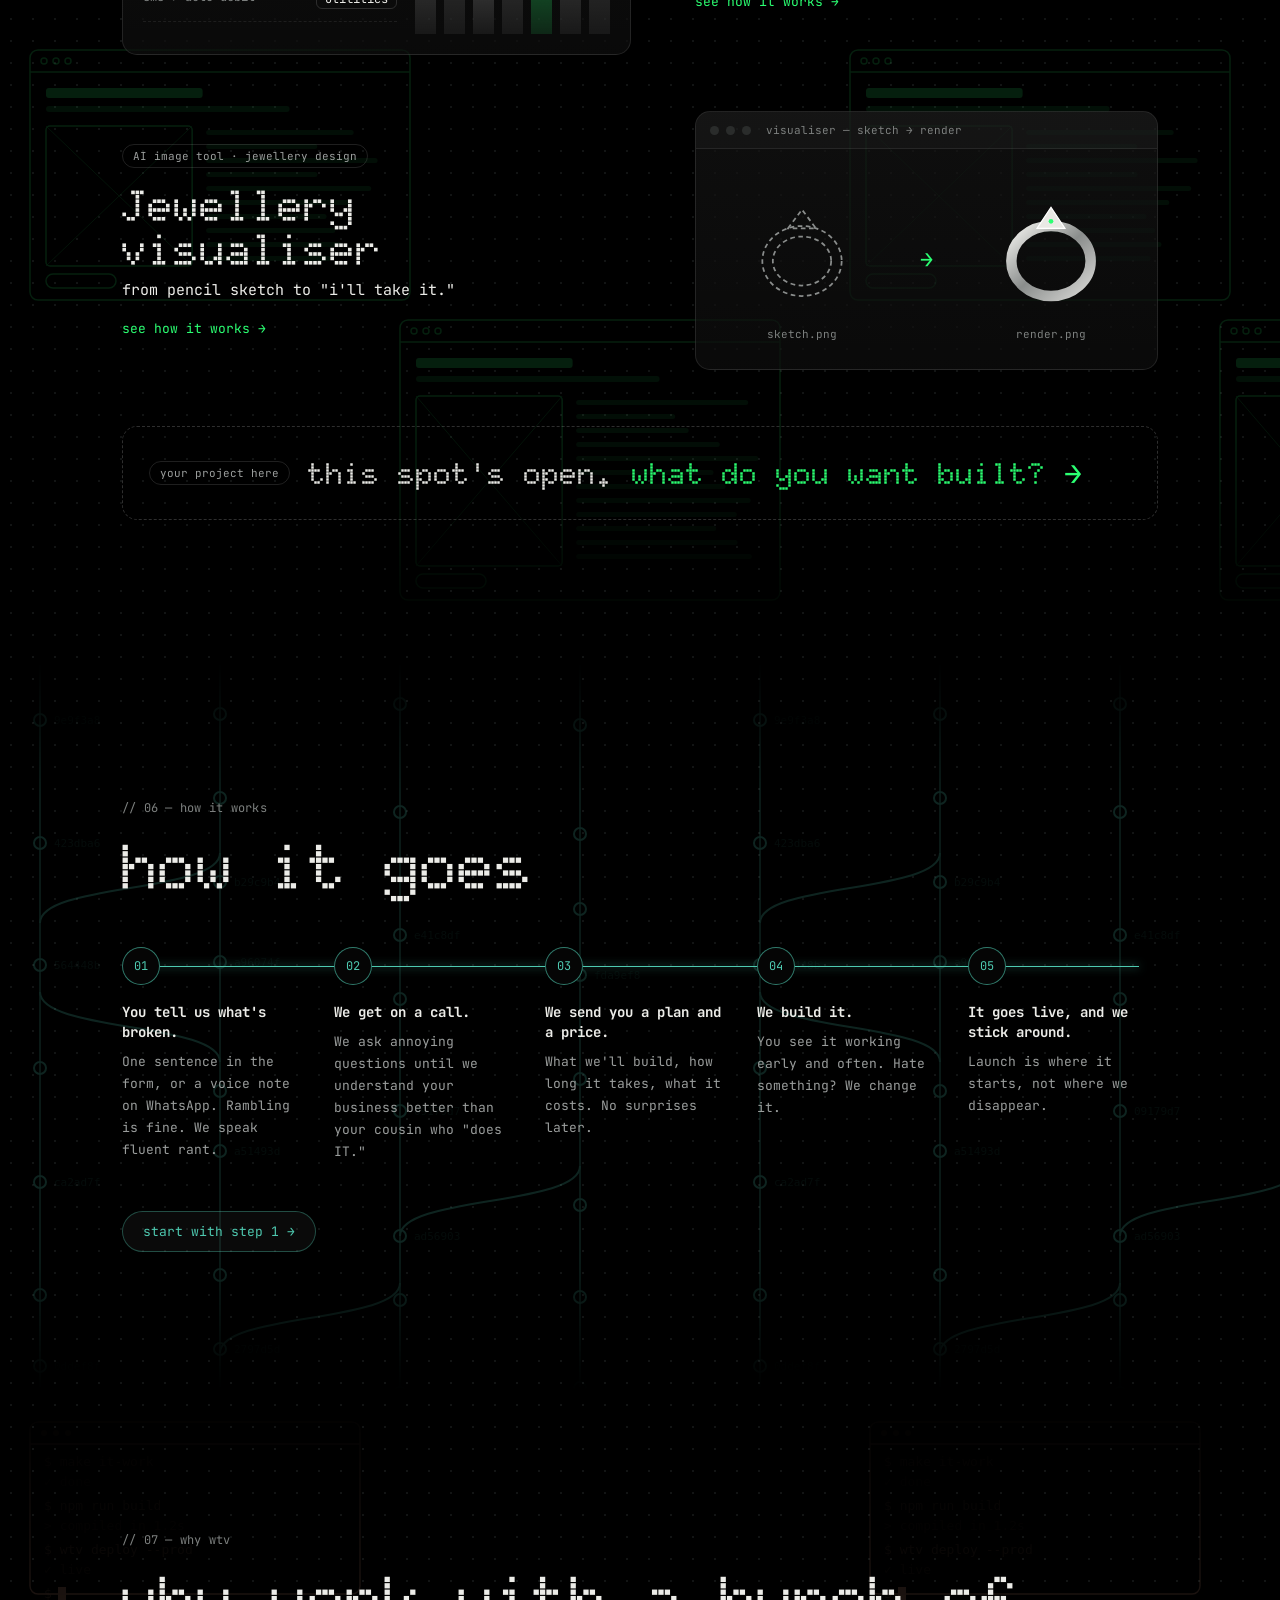
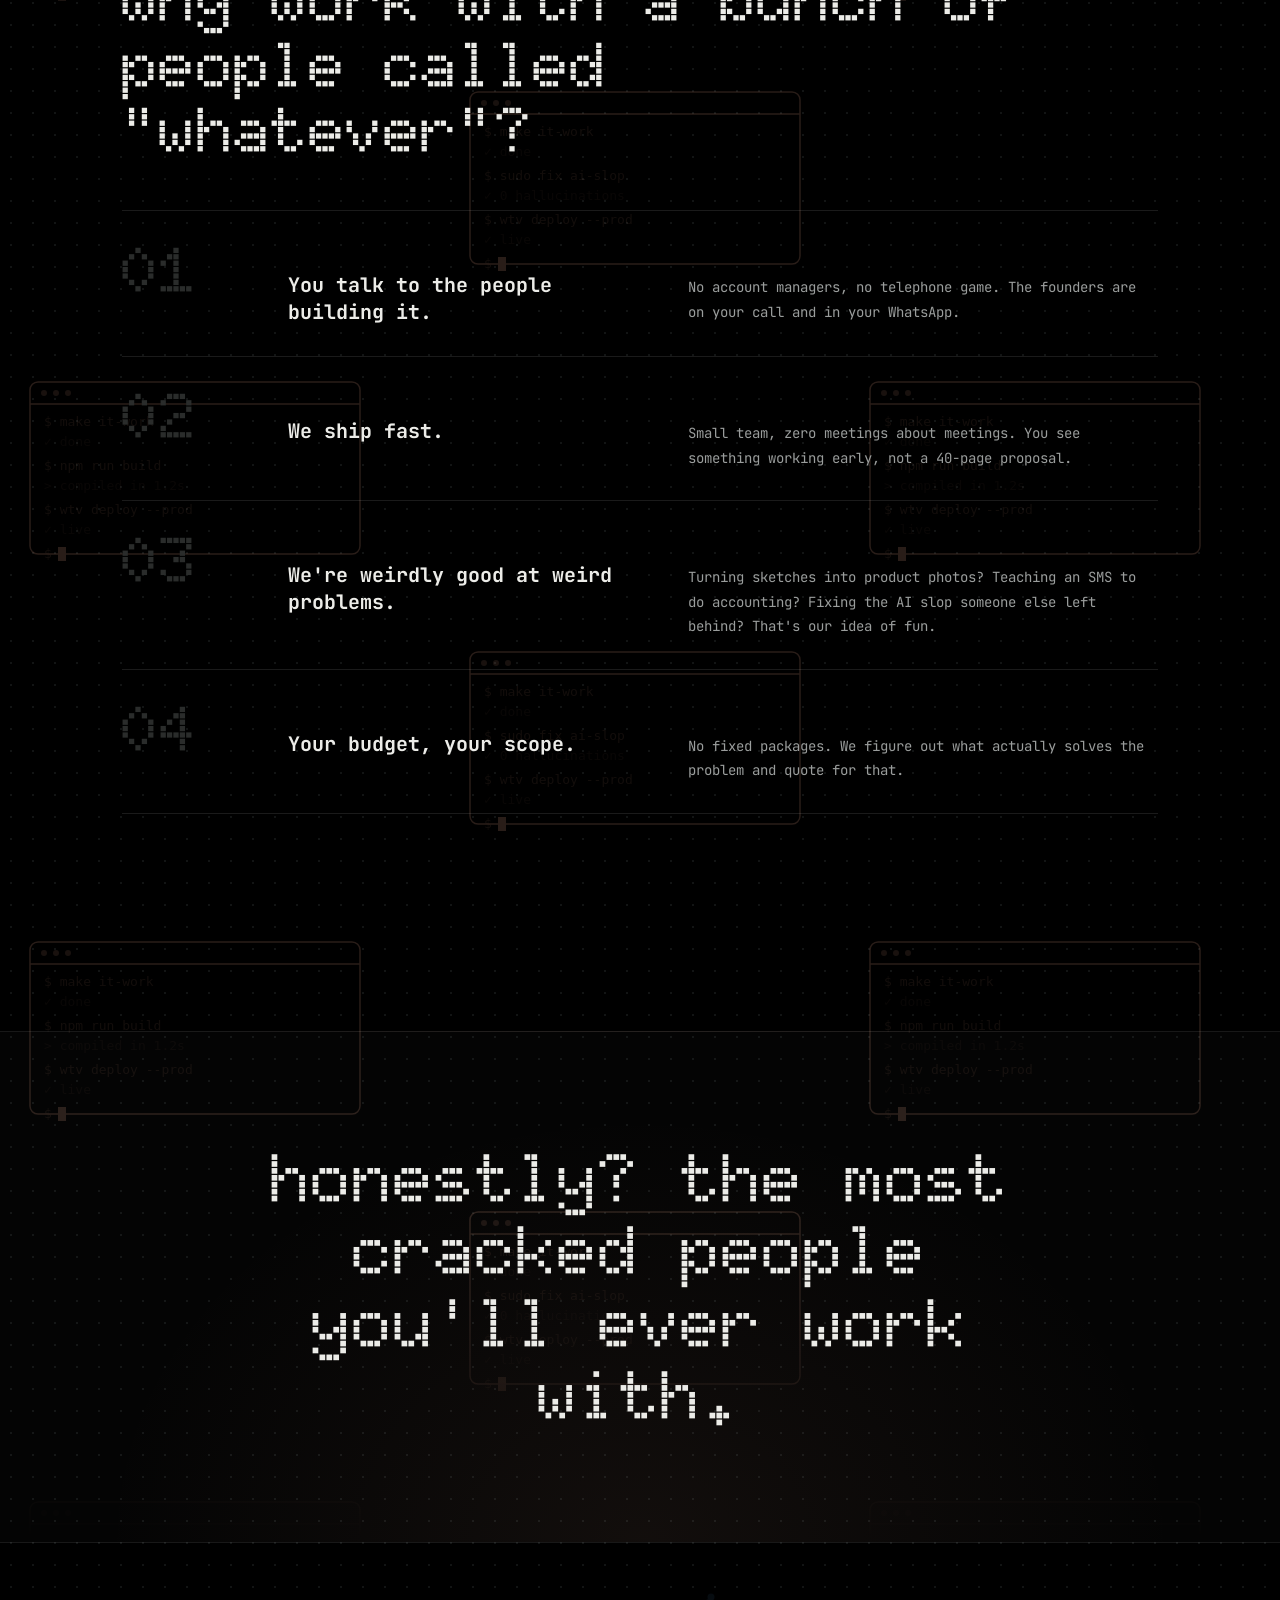
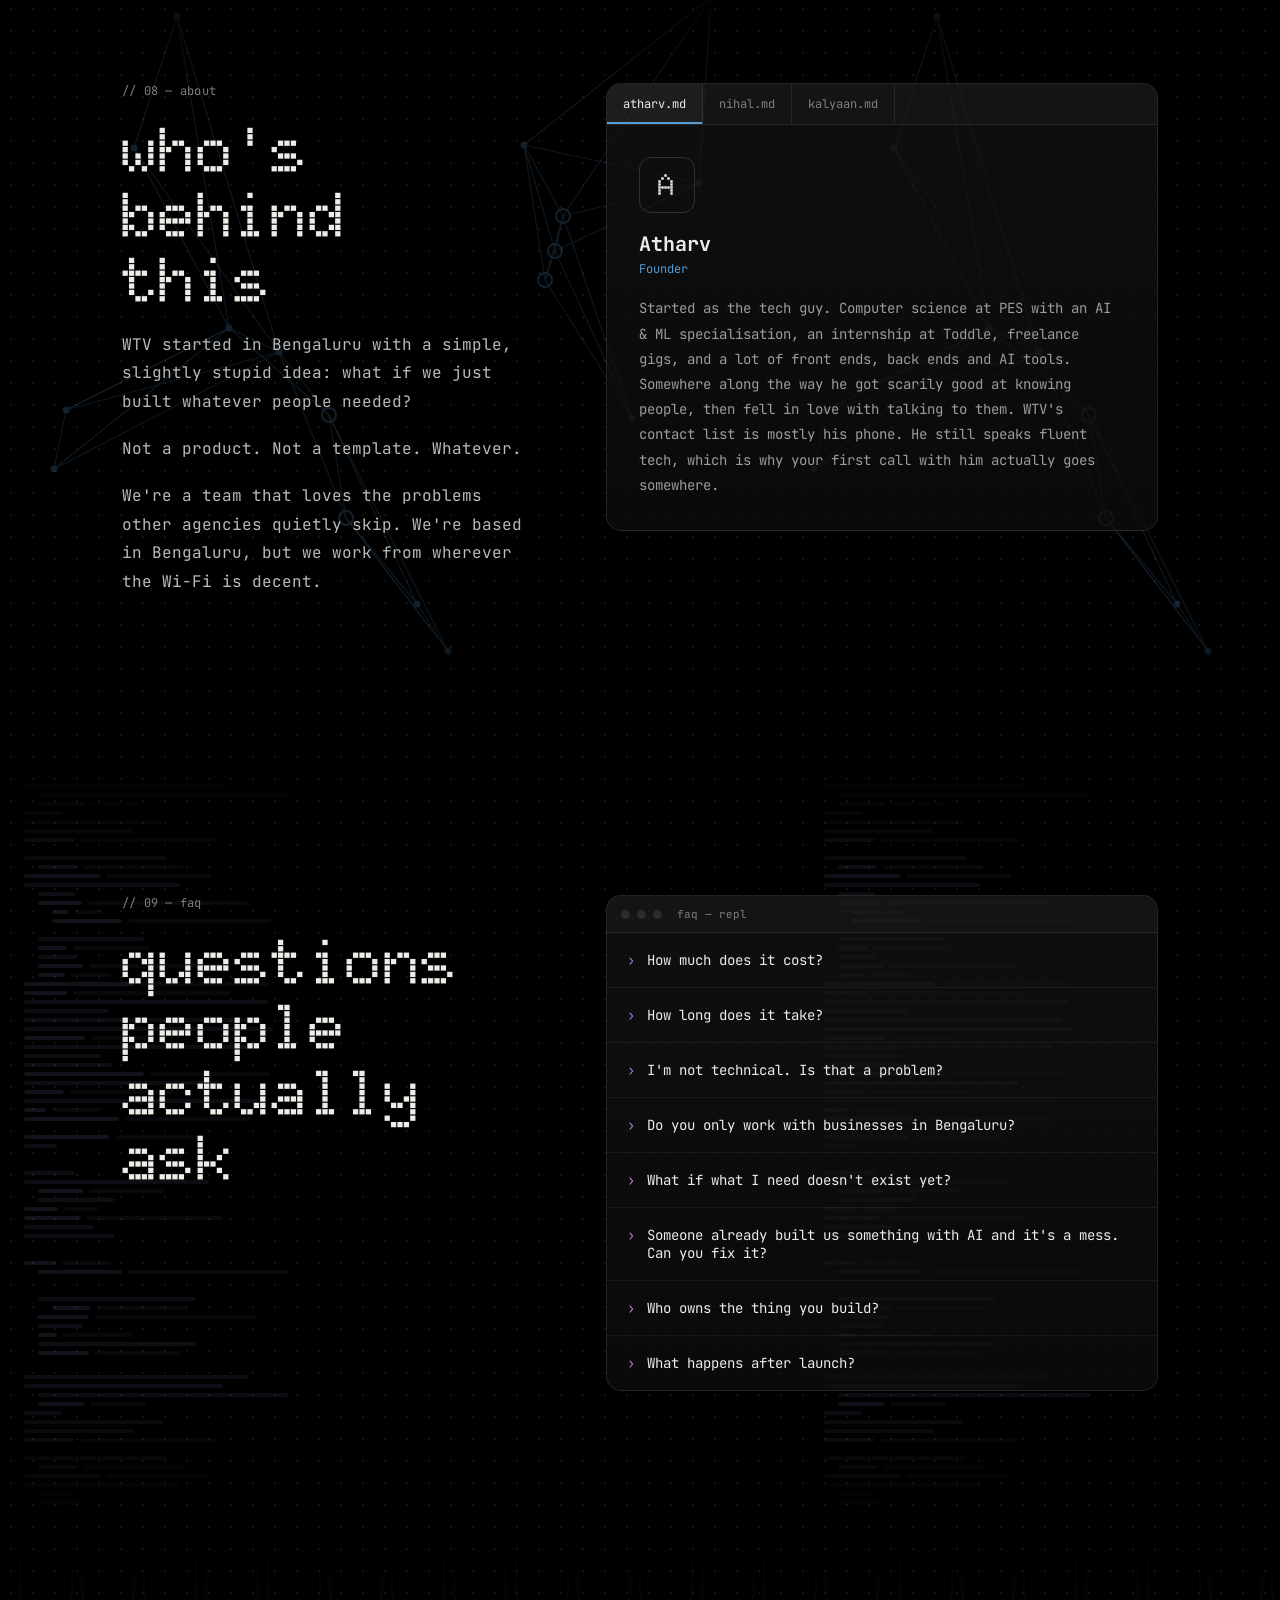
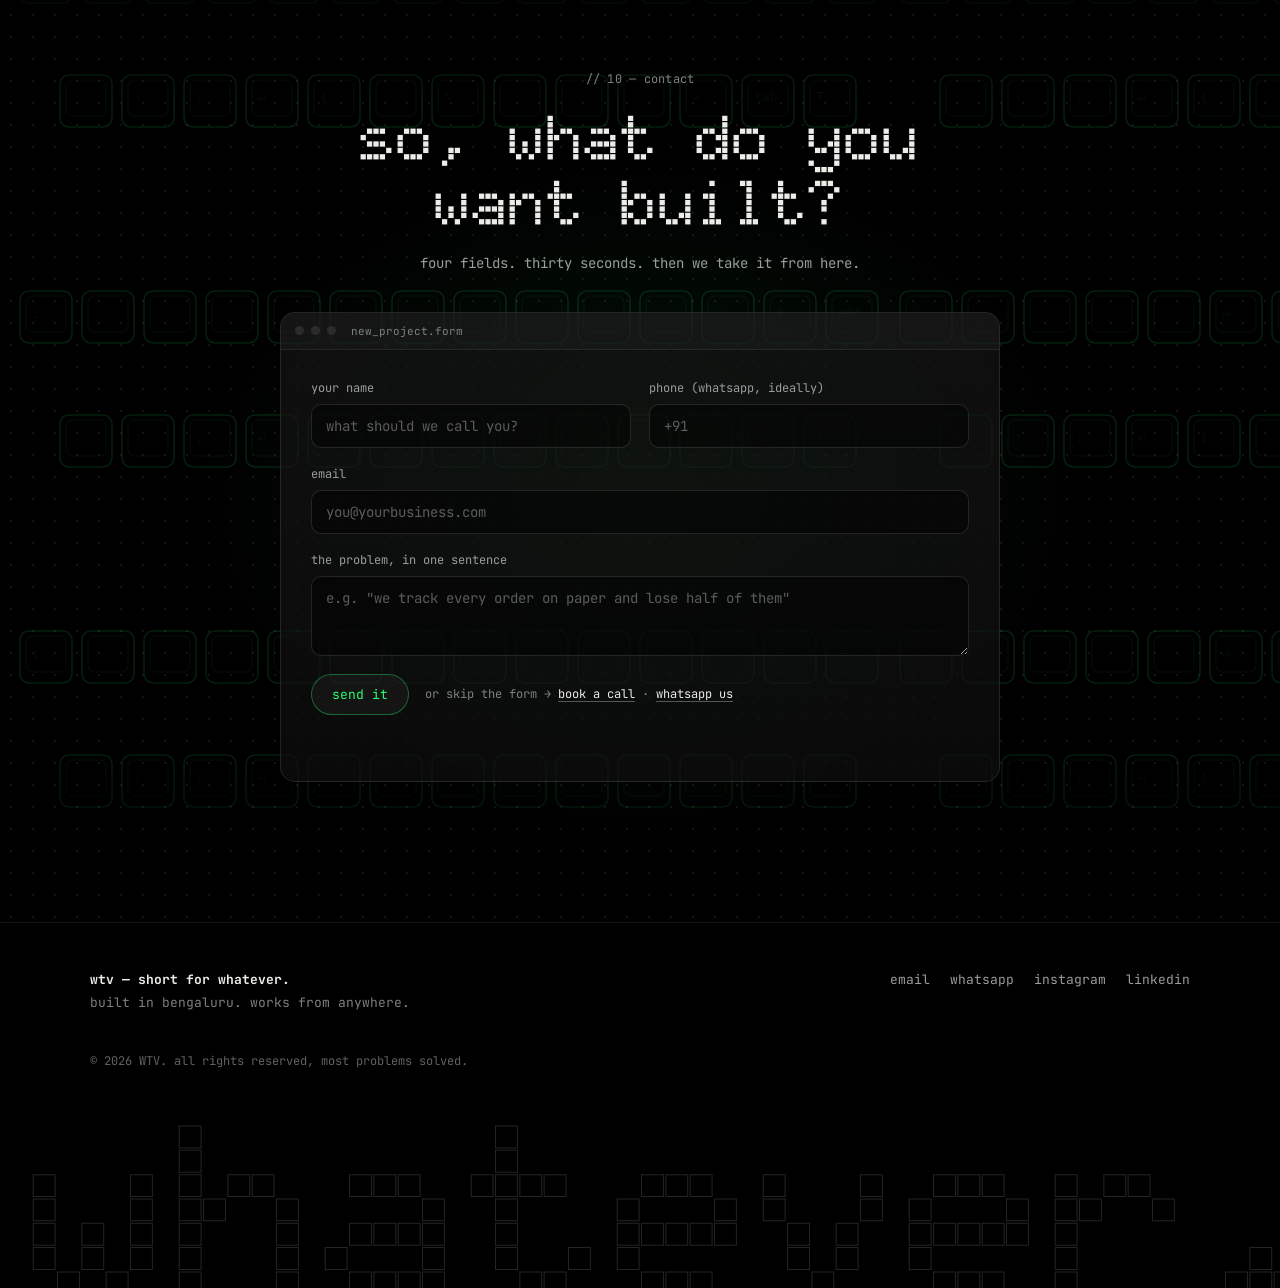
==== commit 79c4e483: "Add homepage copy, section designs and the pixel monster - Website copy v1: intro, problem, big idea" ====
--- a/index.html
+++ b/index.html
@@ -4,7 +4,7 @@
   <meta charset="utf-8" />
   <meta name="viewport" content="width=device-width, initial-scale=1" />
   <title>whatever.monster</title>
-  <meta name="description" content="whatever.monster — nothing to hide." />
+  <meta name="description" content="WTV — short for whatever. A Bengaluru-born automation studio building custom AI tools, automations and websites around how your business actually works." />
   <link rel="preconnect" href="https://fonts.googleapis.com" />
   <link rel="preconnect" href="https://fonts.gstatic.com" crossorigin />
   <link href="https://fonts.googleapis.com/css2?family=Doto:wght@400..900&family=JetBrains+Mono:wght@400;500;700&display=swap" rel="stylesheet" />
@@ -46,18 +46,22 @@
         <!-- black rim around the glass; scales outward as you scroll -->
         <div class="frame" aria-hidden="true"></div>
 
+        <!-- fades the bottom of the board to black at the end of the scroll, so the hand-off to the page is seamless -->
+        <div class="fade-out" aria-hidden="true"></div>
+
         <nav class="nav">
           <a class="logo" href="#hero" data-peek>whatever<span class="dot">.</span>monster</a>
           <div class="links">
-            <a href="#services" data-peek>./services</a>
+            <a href="#work" data-peek>./work</a>
+            <a href="#how" data-peek>./how-it-works</a>
             <a href="#about" data-peek>./about</a>
-            <a href="#work" data-peek>./work</a>
-            <a class="cta" href="#contact" data-peek>hire_us()</a>
+            <a href="#faq" data-peek>./faq</a>
+            <a class="cta" href="#contact" data-peek>book_a_call()</a>
           </div>
         </nav>
 
         <div class="plate">
-          <p class="kicker"><span class="t-com">// est. 2026 — you're looking at the inside</span></p>
+          <p class="kicker"><span class="t-com">// wtv — short for whatever.</span></p>
           <h1 class="brand" data-peek>whatever<span class="dot">.</span>monster</h1>
           <p class="sub"><span class="t-kw">const</span> <span class="t-var">secrets</span> <span class="t-punc">=</span> <span class="t-kw">null</span><span class="t-punc">;</span></p>
         </div>
@@ -68,14 +72,309 @@
     </div>
   </section>
 
-  <!-- ============ NEXT: placeholder until we design it ============ -->
-  <section id="services" class="next">
-    <div class="next-inner">
-      <p class="t-com">// 02 — services</p>
-      <h2><span class="t-kw">export</span> <span class="t-kw">const</span> <span class="t-var">next</span> <span class="t-punc">=</span> <span class="t-str">"coming soon"</span><span class="t-punc">;</span></h2>
-      <p class="t-com">// TODO: services · about · work · hire us · contact</p>
+  <!-- fixed bar that takes over from the hero nav once you're past the glass -->
+  <header class="topbar" aria-label="site">
+    <a class="logo" href="#hero" data-peek>whatever<span class="dot">.</span>monster</a>
+    <nav class="links">
+      <a href="#work" data-peek>./work</a>
+      <a href="#how" data-peek>./how-it-works</a>
+      <a href="#about" data-peek>./about</a>
+      <a href="#faq" data-peek>./faq</a>
+      <a class="cta" href="#contact" data-peek>book_a_call()</a>
+    </nav>
+  </header>
+
+  <main class="content">
+
+    <!-- ============ 01 · intro: split, with a terminal that "builds whatever" ============ -->
+    <section id="intro" class="section intro">
+      <div class="intro-grid">
+        <div>
+          <p class="eyebrow">// 01 — hello</p>
+          <h2 class="intro-head reveal" data-peek>custom AI tools and automations for businesses that are done doing it the hard way.</h2>
+          <p class="lead reveal">We're a Bengaluru-born automation studio that builds custom tools, AI systems and websites around how your business actually works. No templates. No "have you tried this app?" Just the thing you need, built from scratch. And if someone already sold you AI slop, we'll clean it up.</p>
+          <div class="actions reveal">
+            <a class="btn primary" href="#contact" data-peek>book a call</a>
+            <a class="btn whatsapp-link" href="#contact" data-peek>whatsapp us</a>
+            <span class="badge"><i></i>got AI slop? we fix that.</span>
+          </div>
+          <p class="fine reveal">one sentence about your problem is enough to start. we'll take it from there.</p>
+        </div>
+        <div class="window term reveal" aria-hidden="true">
+          <div class="win-bar"><i></i><i></i><i></i><span>wtv — zsh</span></div>
+          <div class="term-body">
+            <p class="term-line" style="--i:0"><span class="prompt">$</span> wtv new --problem "we track every order on paper"</p>
+            <p class="term-line dim" style="--i:1">→ reading the problem…</p>
+            <p class="term-line dim" style="--i:2">→ asking annoying questions…</p>
+            <p class="term-line dim" style="--i:3">→ building whatever fixes it…</p>
+            <p class="term-line ok" style="--i:4">✓ shipped. <span class="caret"></span></p>
+          </div>
+        </div>
+      </div>
+    </section>
+
+    <!-- ============ 02 · the problem: sticky header + list of open "issues" ============ -->
+    <section id="problem" class="section">
+      <div class="split">
+        <div class="sticky">
+          <p class="eyebrow">// 02 — the problem</p>
+          <h2 class="dot-head reveal" data-peek>sound familiar?</h2>
+          <p class="closer reveal">if you nodded at any of these, that's a project. <a href="#contact">let's talk.</a></p>
+        </div>
+        <ol class="issues" data-stagger>
+          <li class="issue reveal"><span class="issue-id">#01</span><div><h3>The spreadsheet that runs your life.</h3><p>Someone updates it. Sometimes. Nobody trusts the totals.</p></div><span class="issue-state">open</span></li>
+          <li class="issue reveal"><span class="issue-id">#02</span><div><h3>The thing you do every single day.</h3><p>Copy, paste, forward, repeat. It takes an hour. It should take zero.</p></div><span class="issue-state">open</span></li>
+          <li class="issue reveal"><span class="issue-id">#03</span><div><h3>The app that almost works.</h3><p>You bent your whole business around a tool built for somebody else.</p></div><span class="issue-state">open</span></li>
+          <li class="issue reveal"><span class="issue-id">#04</span><div><h3>The idea you can't show.</h3><p>You know exactly what it should look like. Your customer can't see it yet.</p></div><span class="issue-state">open</span></li>
+          <li class="issue reveal"><span class="issue-id">#05</span><div><h3>The AI slop.</h3><p>Someone built it with AI over a weekend. It looked great in the demo. Now it breaks, makes things up, and nobody knows why.</p></div><span class="issue-state">open</span></li>
+        </ol>
+      </div>
+    </section>
+
+    <!-- ============ 03 · the big idea: ticker + editorial ============ -->
+    <section id="idea" class="idea">
+      <div class="ticker" aria-hidden="true">
+        <div class="ticker-track">
+          <span>whatever's broken</span><b>✦</b><span>whatever's slow</span><b>✦</b><span>whatever's impossible</span><b>✦</b><span>we build whatever fixes it</span><b>✦</b>
+          <span>whatever's broken</span><b>✦</b><span>whatever's slow</span><b>✦</b><span>whatever's impossible</span><b>✦</b><span>we build whatever fixes it</span><b>✦</b>
+        </div>
+      </div>
+      <div class="section idea-body">
+        <span class="ghost-word" aria-hidden="true">whatever</span>
+        <p class="eyebrow">// 03 — the big idea</p>
+        <h2 class="dot-head reveal" data-peek>why "whatever"?</h2>
+        <div class="prose two-col reveal">
+          <p>Because that's the brief. You bring whatever's broken, slow or impossible. We build whatever fixes it.</p>
+          <p>We don't sell a product and hope it fits. We don't have a niche, on purpose. A concierge business, a jewellery studio and a clinic all have different problems, so they should all get different tools.</p>
+          <p>Anything you can download, your competitor can download too. The stuff we build only exists for you.</p>
+          <p>And if you've already been burned by AI slop (the chatbot that invents answers, the app held together with tape, the images that look a little off), bring it to us. Cleaning that up is a big part of what we do.</p>
+        </div>
+        <blockquote class="pull-center reveal" data-peek>off-the-shelf is for shoes. not for your business.</blockquote>
+      </div>
+    </section>
+
+    <!-- ============ 04 · what we build: bento grid ============ -->
+    <section id="build" class="section">
+      <p class="eyebrow">// 04 — what we build</p>
+      <h2 class="dot-head reveal" data-peek>things we build (so far)</h2>
+      <p class="sub-head reveal">if it's not on this list, ask anyway. the list keeps growing.</p>
+      <div class="bento" data-stagger>
+        <article class="card tile tile-hero reveal"><span class="glyph-icon">{ ✗ → ✓ }</span><span class="num">01</span><h3>AI slop cleanup.</h3><p>Got something built with AI that doesn't really work? We find what's broken, keep what's good, and rebuild the rest so it holds up.</p></article>
+        <article class="card tile tile-wide reveal"><span class="glyph-icon">↻</span><span class="num">02</span><h3>Automations.</h3><p>The boring, repetitive stuff, gone. Messages that log themselves, data that moves itself, reports that write themselves.</p></article>
+        <article class="card tile reveal"><span class="glyph-icon">◉</span><span class="num">03</span><h3>AI tools.</h3><p>Custom AI that reads, sorts, categorises, generates and decides, trained on how your business works.</p></article>
+        <article class="card tile reveal"><span class="glyph-icon">▣</span><span class="num">04</span><h3>AI image &amp; video generation.</h3><p>Product shots, ads, concept visuals and short videos made with AI, without the uncanny, obviously-AI look.</p></article>
+        <article class="card tile tile-wide reveal"><span class="glyph-icon">▤</span><span class="num">05</span><h3>Dashboards &amp; internal tools.</h3><p>One screen that tells you what's actually going on. Built for your team, not for a SaaS company's roadmap.</p></article>
+        <article class="card tile tile-wide reveal"><span class="glyph-icon">✉</span><span class="num">06</span><h3>WhatsApp &amp; messaging bots.</h3><p>Your customers are already on WhatsApp. Your business should be too, even when you're asleep.</p></article>
+        <article class="card tile tile-full reveal"><span class="glyph-icon">&lt;/&gt;</span><span class="num">07</span><h3>Websites, apps &amp; custom software.</h3><p>Fast, good-looking, and plugged into everything above. If it's software, we can build it.</p></article>
+      </div>
+      <p class="closer reveal">most projects are a mix. that's the fun part.</p>
+    </section>
+
+    <!-- ============ 05 · work: alternating case studies with mock windows ============ -->
+    <section id="work" class="section">
+      <p class="eyebrow">// 05 — work</p>
+      <h2 class="dot-head reveal" data-peek>stuff we've shipped</h2>
+      <p class="sub-head reveal">we're new, so the list is short. every single thing on it is real.</p>
+
+      <article class="case reveal">
+        <div class="window case-visual" aria-hidden="true">
+          <div class="win-bar"><i></i><i></i><i></i><span>ledger — dashboard</span></div>
+          <div class="ledger">
+            <div class="ledger-feed">
+              <p><span class="sms">sms › payment received</span><span class="cat">income</span></p>
+              <p><span class="sms">sms › card spend</span><span class="cat">travel</span></p>
+              <p><span class="sms">sms › upi debit</span><span class="cat">vendors</span></p>
+              <p><span class="sms">sms › auto-debit</span><span class="cat">utilities</span></p>
+            </div>
+            <div class="bars">
+              <i style="--h:.55"></i><i style="--h:.8"></i><i style="--h:.4"></i><i style="--h:.7"></i><i style="--h:.95"></i><i style="--h:.6"></i><i style="--h:.85"></i>
+            </div>
+          </div>
+        </div>
+        <div class="case-text">
+          <span class="tag">AI finance automation · real estate concierge</span>
+          <h3>Ledger</h3>
+          <p class="one-liner">the accountant that never sleeps (and never invoices).</p>
+          <details>
+            <summary>see how it works →</summary>
+            <dl>
+              <dt>problem:</dt><dd>A luxury concierge business had money going out in every direction and no clear picture of where. Tracking it meant manual entries and an outside accountant.</dd>
+              <dt>built:</dt><dd>Ledger. Every payment SMS gets read by AI, sorted into the right category and logged into their accounts automatically. A live dashboard shows income, expenses and net worth at a glance. Premium members get their own dashboard showing exactly what their membership is giving back to them.</dd>
+              <dt>changed:</dt><dd>Their in-house team now runs the books themselves. They no longer needed an outside accountant.</dd>
+            </dl>
+          </details>
+        </div>
+      </article>
+
+      <article class="case flip reveal">
+        <div class="window case-visual" aria-hidden="true">
+          <div class="win-bar"><i></i><i></i><i></i><span>visualiser — sketch → render</span></div>
+          <div class="sketch-render">
+            <figure>
+              <svg viewBox="0 0 120 120"><g fill="none" stroke="#8a8d8c" stroke-width="1.5" stroke-dasharray="4 3"><ellipse cx="60" cy="72" rx="34" ry="30"/><ellipse cx="60" cy="72" rx="25" ry="21"/><path d="M48 44 L60 28 L72 44 Z"/></g></svg>
+              <figcaption>sketch.png</figcaption>
+            </figure>
+            <span class="arrow-mid">→</span>
+            <figure>
+              <svg viewBox="0 0 120 120"><defs><linearGradient id="gold" x1="0" y1="0" x2="1" y2="1"><stop offset="0" stop-color="#f4f4f0"/><stop offset=".5" stop-color="#8a8d8c"/><stop offset="1" stop-color="#d9d9d6"/></linearGradient></defs><ellipse cx="60" cy="72" rx="34" ry="30" fill="none" stroke="url(#gold)" stroke-width="9"/><path d="M48 44 L60 26 L72 44 Z" fill="#e9e9e5" stroke="#fff" stroke-width="1"/><circle cx="60" cy="38" r="2" fill="currentColor"/></svg>
+              <figcaption>render.png</figcaption>
+            </figure>
+          </div>
+        </div>
+        <div class="case-text">
+          <span class="tag">AI image tool · jewellery design</span>
+          <h3>Jewellery visualiser</h3>
+          <p class="one-liner">from pencil sketch to "i'll take it."</p>
+          <details>
+            <summary>see how it works →</summary>
+            <dl>
+              <dt>problem:</dt><dd>A jeweller was showing customers hand-drawn sketches of custom pieces. The designs were great. The sketches couldn't show how the finished piece would actually look, so customers hesitated.</dd>
+              <dt>built:</dt><dd>A tool that turns a design drawing into a realistic image of the finished jewellery piece, metal, stones, shine and all, before anything gets made.</dd>
+              <dt>changed:</dt><dd>Customers can see their piece before it exists. More enquiries turned into orders, and the business looks far more trustworthy for it.</dd>
+            </dl>
+          </details>
+        </div>
+      </article>
+
+      <a class="open-slot reveal" href="#contact" data-peek>
+        <span class="tag">your project here</span>
+        <span class="open-line">this spot's open. <em>what do you want built? →</em></span>
+      </a>
+    </section>
+
+    <!-- ============ 06 · how it works: horizontal timeline ============ -->
+    <section id="how" class="section">
+      <p class="eyebrow">// 06 — how it works</p>
+      <h2 class="dot-head reveal" data-peek>how it goes</h2>
+      <ol class="timeline reveal" data-stagger>
+        <li style="--i:0"><span class="node">01</span><h3>You tell us what's broken.</h3><p>One sentence in the form, or a voice note on WhatsApp. Rambling is fine. We speak fluent rant.</p></li>
+        <li style="--i:1"><span class="node">02</span><h3>We get on a call.</h3><p>We ask annoying questions until we understand your business better than your cousin who "does IT."</p></li>
+        <li style="--i:2"><span class="node">03</span><h3>We send you a plan and a price.</h3><p>What we'll build, how long it takes, what it costs. No surprises later.</p></li>
+        <li style="--i:3"><span class="node">04</span><h3>We build it.</h3><p>You see it working early and often. Hate something? We change it.</p></li>
+        <li style="--i:4"><span class="node">05</span><h3>It goes live, and we stick around.</h3><p>Launch is where it starts, not where we disappear.</p></li>
+      </ol>
+      <a class="btn primary reveal" href="#contact" data-peek>start with step 1 →</a>
+    </section>
+
+    <!-- ============ 07 · why wtv: big numbered rows + full-width band ============ -->
+    <section id="why" class="why">
+      <div class="section">
+        <p class="eyebrow">// 07 — why wtv</p>
+        <h2 class="dot-head wide-head reveal" data-peek>why work with a bunch of people called "whatever"?</h2>
+        <ol class="why-list" data-stagger>
+          <li class="reveal"><span class="big-num">01</span><h3>You talk to the people building it.</h3><p>No account managers, no telephone game. The founders are on your call and in your WhatsApp.</p></li>
+          <li class="reveal"><span class="big-num">02</span><h3>We ship fast.</h3><p>Small team, zero meetings about meetings. You see something working early, not a 40-page proposal.</p></li>
+          <li class="reveal"><span class="big-num">03</span><h3>We're weirdly good at weird problems.</h3><p>Turning sketches into product photos? Teaching an SMS to do accounting? Fixing the AI slop someone else left behind? That's our idea of fun.</p></li>
+          <li class="reveal"><span class="big-num">04</span><h3>Your budget, your scope.</h3><p>No fixed packages. We figure out what actually solves the problem and quote for that.</p></li>
+        </ol>
+      </div>
+      <div class="band reveal">
+        <p data-peek>honestly? the most cracked people you'll ever work with.</p>
+      </div>
+    </section>
+
+    <!-- ============ 08 · about: team as tabbed files ============ -->
+    <section id="about" class="section">
+      <div class="split">
+        <div class="sticky">
+          <p class="eyebrow">// 08 — about</p>
+          <h2 class="dot-head reveal" data-peek>who's behind this</h2>
+          <div class="prose reveal">
+            <p>WTV started in Bengaluru with a simple, slightly stupid idea: what if we just built whatever people needed?</p>
+            <p>Not a product. Not a template. Whatever.</p>
+            <p>We're a team that loves the problems other agencies quietly skip. We're based in Bengaluru, but we work from wherever the Wi-Fi is decent.</p>
+          </div>
+        </div>
+        <div class="window team reveal">
+          <div class="win-bar tabs" role="tablist" aria-label="team">
+            <button role="tab" id="tab-atharv" aria-controls="bio-atharv" aria-selected="true">atharv.md</button>
+            <button role="tab" id="tab-nihal" aria-controls="bio-nihal" aria-selected="false" tabindex="-1">nihal.md</button>
+            <button role="tab" id="tab-kalyaan" aria-controls="bio-kalyaan" aria-selected="false" tabindex="-1">kalyaan.md</button>
+          </div>
+          <div class="bio" role="tabpanel" id="bio-atharv" aria-labelledby="tab-atharv">
+            <span class="avatar" aria-hidden="true">A</span>
+            <h3>Atharv</h3><p class="role">Founder</p>
+            <p>Started as the tech guy. Computer science at PES with an AI &amp; ML specialisation, an internship at Toddle, freelance gigs, and a lot of front ends, back ends and AI tools. Somewhere along the way he got scarily good at knowing people, then fell in love with talking to them. WTV's contact list is mostly his phone. He still speaks fluent tech, which is why your first call with him actually goes somewhere.</p>
+          </div>
+          <div class="bio" role="tabpanel" id="bio-nihal" aria-labelledby="tab-nihal" hidden>
+            <span class="avatar" aria-hidden="true">N</span>
+            <h3>Nihal</h3><p class="role">Co-founder</p>
+            <!-- TODO(copy): Nihal's bio isn't written yet -->
+            <p class="pending">bio coming soon.</p>
+          </div>
+          <div class="bio" role="tabpanel" id="bio-kalyaan" aria-labelledby="tab-kalyaan" hidden>
+            <span class="avatar" aria-hidden="true">K</span>
+            <h3>Kalyaan</h3><p class="role">Lead Engineer</p>
+            <p>Computer science grad from PES and WTV's tech lead. Ex-Toddle, where he lived in back ends and databases: the stuff nobody sees and everything breaks without. If your tool has to handle real data without falling over, that's his part. Occasionally sleeps.</p>
+          </div>
+        </div>
+      </div>
+    </section>
+
+    <!-- ============ 09 · faq: a REPL ============ -->
+    <section id="faq" class="section">
+      <div class="split">
+        <div class="sticky">
+          <p class="eyebrow">// 09 — faq</p>
+          <h2 class="dot-head reveal" data-peek>questions people actually ask</h2>
+        </div>
+        <div class="window repl reveal">
+          <div class="win-bar"><i></i><i></i><i></i><span>faq — repl</span></div>
+          <div class="faq" data-stagger>
+            <details><summary>How much does it cost?</summary><p>Depends entirely on the problem. A simple automation and a full custom platform are very different builds. Tell us what you need and we'll send a clear quote after the call.</p></details>
+            <details><summary>How long does it take?</summary><p>Small automations can be live in days. Bigger tools take a few weeks. You'll get a real timeline in the plan before anything starts.</p></details>
+            <details><summary>I'm not technical. Is that a problem?</summary><p>That's literally why we exist. Explain it like you'd explain it to a friend. Translating it into tech is our job.</p></details>
+            <details><summary>Do you only work with businesses in Bengaluru?</summary><p>Nope. We're Bengaluru-based but fully remote. If you have WhatsApp and a problem, we can work together.</p></details>
+            <details><summary>What if what I need doesn't exist yet?</summary><p>Even better. That's the whole point of custom.</p></details>
+            <details><summary>Someone already built us something with AI and it's a mess. Can you fix it?</summary><p>Yes, and we kind of love this one. We figure out what's actually broken, keep what works, and rebuild the rest properly. No judgement about how it got that way.</p></details>
+            <!-- TODO(copy): confirm code, data and accounts are all handed over -->
+            <details><summary>Who owns the thing you build?</summary><p>You do.</p></details>
+            <!-- TODO(copy): add support period / monthly retainer specifics -->
+            <details><summary>What happens after launch?</summary><p>We stick around for fixes and changes.</p></details>
+          </div>
+        </div>
+      </div>
+    </section>
+
+    <!-- ============ 10 · contact: the form as a window, with a glow ============ -->
+    <section id="contact" class="section contact">
+      <div class="contact-head">
+        <p class="eyebrow">// 10 — contact</p>
+        <h2 class="dot-head reveal" data-peek>so, what do you want built?</h2>
+        <p class="sub-head reveal">four fields. thirty seconds. then we take it from here.</p>
+      </div>
+      <div class="window form-window reveal">
+        <div class="win-bar"><i></i><i></i><i></i><span>new_project.form</span></div>
+        <form class="form" novalidate>
+          <label><span>your name</span><input name="name" type="text" placeholder="what should we call you?" autocomplete="name" required></label>
+          <label><span>phone (whatsapp, ideally)</span><input name="phone" type="tel" placeholder="+91" autocomplete="tel"></label>
+          <label class="wide"><span>email</span><input name="email" type="email" placeholder="you@yourbusiness.com" autocomplete="email"></label>
+          <label class="wide"><span>the problem, in one sentence</span><textarea name="problem" rows="3" placeholder='e.g. "we track every order on paper and lose half of them"' required></textarea></label>
+          <div class="form-foot wide">
+            <button class="btn primary" type="submit" data-peek>send it</button>
+            <p class="fine">or skip the form → <a href="#contact">book a call</a> · <a class="whatsapp-link" href="#contact">whatsapp us</a></p>
+          </div>
+          <p class="form-msg wide" role="status" aria-live="polite"></p>
+        </form>
+      </div>
+    </section>
+
+  </main>
+
+  <footer class="footer">
+    <div class="footer-inner">
+      <div>
+        <p class="footer-logo">wtv — short for whatever.</p>
+        <p>built in bengaluru. works from anywhere.</p>
+      </div>
+      <!-- TODO(links): real email / whatsapp / instagram / linkedin -->
+      <nav class="footer-links">
+        <a href="#">email</a><a class="whatsapp-link" href="#">whatsapp</a><a href="#">instagram</a><a href="#">linkedin</a>
+      </nav>
     </div>
-  </section>
+    <p class="legal">© 2026 WTV. all rights reserved, most problems solved.</p>
+    <p class="wordmark" aria-hidden="true">whatever.</p>
+  </footer>
 
   <script src="main.js"></script>
 </body>
--- a/styles.css
+++ b/styles.css
@@ -311,22 +311,640 @@
 .peek-head .bp { width: 9px; height: 9px; border-radius: 50%; background: #e51400; }
 .peek pre { margin: 0; padding: 10px 12px; white-space: pre-wrap; word-break: break-all; font-family: var(--mono); }
 
-/* ================= NEXT (placeholder) ================= */
-.next {
-  min-height: 100vh;
+/* ================= TOP BAR (after the hero) ================= */
+.topbar {
+  position: fixed;
+  top: 0;
+  left: 0;
+  right: 0;
+  z-index: 20;
+  display: flex;
+  align-items: center;
+  justify-content: space-between;
+  gap: 16px;
+  padding: 14px clamp(16px, 4vw, 48px);
+  font-size: 13px;
+  background: rgba(2, 2, 2, .72);
+  border-bottom: 1px solid rgba(255, 255, 255, .08);
+  backdrop-filter: blur(12px);
+  -webkit-backdrop-filter: blur(12px);
+  opacity: 0;
+  transform: translateY(-100%);
+  transition: opacity .3s, transform .3s;
+  pointer-events: none;
+}
+.topbar.on { opacity: 1; transform: none; pointer-events: auto; }
+
+/* ================= CONTENT ================= */
+/* bottom of the hero dissolves into black as you reach the end of the scroll */
+/* the whole hero fades to solid black before it scrolls away (opacity set in main.js) */
+.fade-out {
+  position: absolute;
+  inset: 0;
+  background: var(--bg);
+  opacity: 0;
+  pointer-events: none;
+  will-change: opacity;
+  z-index: 3;
+}
+
+/* the content slides up over the last stretch of the hero (it starts rising at ~70% of
+   the hero scroll) instead of waiting for the black hero to scroll away. its top is a
+   transparent → black gradient, so the hand-off has no edge. */
+.content {
+  position: relative;
+  z-index: 2;
+  margin-top: -36vh;
+  background: linear-gradient(to bottom, rgba(0, 0, 0, 0), var(--bg) 30vh);
+  overflow-x: clip;
+}
+/* the same faint dot grid as the board, eased in so there's no hard edge under the hero */
+.content::before {
+  content: "";
+  position: absolute;
+  inset: 0;
+  background-image: radial-gradient(circle, #121414 1px, transparent 1.2px);
+  background-size: 22px 22px;
+  -webkit-mask-image: linear-gradient(to bottom, transparent, #000 360px);
+  mask-image: linear-gradient(to bottom, transparent, #000 360px);
+  pointer-events: none;
+}
+.content > * { position: relative; }
+
+.section {
+  width: min(1100px, 100%);
+  margin: 0 auto;
+  padding: clamp(80px, 12vw, 140px) clamp(16px, 4vw, 32px);
+}
+
+/* shared type */
+.eyebrow { margin: 0 0 18px; font-size: 12px; color: #7d807f; letter-spacing: .02em; }
+.dot-head {
+  margin: 0 0 18px;
+  font-family: var(--dot);
+  font-weight: 800;
+  font-size: clamp(30px, 5.2vw, 64px);
+  line-height: 1.02;
+  letter-spacing: -.01em;
+  max-width: 18ch;
+}
+.sub-head { margin: 0 0 40px; color: #9a9d9c; font-size: 14px; }
+.closer { margin: 32px 0 0; color: #b8bbba; font-size: 14px; }
+.closer a { color: var(--sec); }
+.prose p { margin: 0 0 18px; color: #b8bbba; font-size: clamp(14px, 1.3vw, 16px); line-height: 1.8; }
+.fine { margin: 18px 0 0; color: #7d807f; font-size: 12px; }
+.fine a { color: var(--ink); text-decoration: underline; text-underline-offset: 3px; text-decoration-color: rgba(255, 255, 255, .3); }
+
+/* shared pieces */
+.btn {
+  display: inline-flex;
+  align-items: center;
+  padding: 11px 20px;
+  border-radius: 999px;
+  border: 1px solid rgba(255, 255, 255, .16);
+  background: rgba(255, 255, 255, .04);
+  color: var(--ink);
+  font: inherit;
+  font-size: 13px;
+  cursor: pointer;
+  transition: border-color .2s, background .2s;
+}
+.btn:hover { border-color: rgba(255, 255, 255, .4); background: rgba(255, 255, 255, .07); }
+.btn.primary { color: var(--sec); border-color: color-mix(in srgb, var(--sec) 35%, transparent); }
+.btn.primary:hover { border-color: var(--sec); }
+.badge {
+  display: inline-flex;
+  align-items: center;
+  gap: 8px;
+  padding: 6px 12px;
+  border-radius: 999px;
+  border: 1px dashed rgba(255, 255, 255, .18);
+  color: #b8bbba;
+  font-size: 12px;
+}
+.badge i { width: 6px; height: 6px; border-radius: 50%; background: var(--sec); box-shadow: 0 0 8px var(--sec); }
+.tag { display: inline-block; padding: 4px 10px; border-radius: 999px; border: 1px solid rgba(255, 255, 255, .12); color: #9a9d9c; font-size: 11px; }
+
+/* the frosted glass from the name plate */
+.card, .window {
+  border-radius: 15px;
+  background: linear-gradient(rgba(240, 240, 235, .035), rgba(240, 240, 235, .015)), rgba(10, 10, 10, .65);
+  border: 1px solid rgba(255, 255, 255, .1);
+}
+.card { position: relative; padding: 22px; transition: border-color .25s; }
+.card:hover { border-color: rgba(255, 255, 255, .24); }
+.card h3 { margin: 0 0 10px; font-size: 15px; font-weight: 700; line-height: 1.35; }
+.card p { margin: 0; color: #9a9d9c; font-size: 13px; line-height: 1.7; }
+
+/* window chrome, like the editor panes */
+.window { overflow: hidden; }
+.win-bar {
+  display: flex;
+  align-items: center;
+  gap: 7px;
+  padding: 11px 14px;
+  border-bottom: 1px solid rgba(255, 255, 255, .08);
+  background: rgba(255, 255, 255, .025);
+  font-size: 11px;
+  color: #7d807f;
+}
+.win-bar i { width: 9px; height: 9px; border-radius: 50%; background: #2a2c2b; }
+.win-bar span { margin-left: 8px; }
+
+/* layouts */
+.split { display: grid; grid-template-columns: minmax(0, .85fr) minmax(0, 1.15fr); gap: clamp(32px, 6vw, 80px); align-items: start; }
+.sticky { position: sticky; top: 110px; }
+
+/* ---------- 01 intro: headline + terminal ---------- */
+.intro { padding-top: clamp(60px, 8vw, 110px); }
+.intro-grid { display: grid; grid-template-columns: minmax(0, 1.25fr) minmax(0, 1fr); gap: clamp(32px, 5vw, 64px); align-items: center; }
+.intro-head {
+  margin: 0 0 24px;
+  font-size: clamp(26px, 3.6vw, 46px);
+  font-weight: 700;
+  line-height: 1.12;
+  letter-spacing: -.03em;
+}
+.lead { margin: 0 0 32px; max-width: 62ch; color: #b8bbba; font-size: clamp(14px, 1.3vw, 16px); line-height: 1.75; }
+.actions { display: flex; flex-wrap: wrap; align-items: center; gap: 12px; }
+.term-body { padding: 18px 18px 22px; font-size: 13px; line-height: 1.9; min-height: 210px; }
+.term-line { margin: 0; opacity: 0; transform: translateY(4px); }
+.term.in .term-line { animation: line-in .4s ease forwards; animation-delay: calc(.5s + var(--i) * .7s); }
+@keyframes line-in { to { opacity: 1; transform: none; } }
+.term .prompt { color: var(--sec); }
+.term .dim { color: #7d807f; }
+.term .ok { color: var(--sec); }
+.caret { display: inline-block; width: .55em; height: 1.05em; vertical-align: -.15em; background: var(--sec); animation: blink 1s steps(1) infinite; }
+@keyframes blink { 50% { opacity: 0; } }
+
+/* ---------- 02 problem: open issues ---------- */
+.issues { list-style: none; margin: 0; padding: 0; border-top: 1px solid rgba(255, 255, 255, .1); }
+.issue {
+  display: grid;
+  grid-template-columns: 44px minmax(0, 1fr) auto;
+  gap: 16px;
+  align-items: start;
+  padding: 22px 6px;
+  border-bottom: 1px solid rgba(255, 255, 255, .1);
+  transition: background .25s;
+}
+.issue:hover { background: rgba(255, 255, 255, .025); }
+.issue-id { color: #5f6261; font-size: 13px; padding-top: 2px; }
+.issue h3 { margin: 0 0 6px; font-size: 16px; }
+.issue p { margin: 0; color: #9a9d9c; font-size: 13px; line-height: 1.7; }
+.issue-state {
+  padding: 3px 10px;
+  border-radius: 999px;
+  border: 1px solid color-mix(in srgb, var(--sec) 30%, transparent);
+  color: var(--sec);
+  font-size: 11px;
+}
+
+/* ---------- 03 idea: ticker + editorial ---------- */
+.ticker {
+  overflow: hidden;
+  border-top: 1px solid rgba(255, 255, 255, .08);
+  border-bottom: 1px solid rgba(255, 255, 255, .08);
+  padding: 18px 0;
+  background: rgba(255, 255, 255, .015);
+}
+.ticker-track {
+  display: flex;
+  gap: 32px;
+  width: max-content;
+  font-family: var(--dot);
+  font-weight: 800;
+  font-size: clamp(22px, 3vw, 36px);
+  white-space: nowrap;
+  animation: tick 38s linear infinite;
+  will-change: transform;
+}
+.ticker-track b { color: var(--sec); font-weight: 400; }
+@keyframes tick { to { transform: translateX(-50%); } }
+.idea-body { position: relative; }
+.ghost-word {
+  position: absolute;
+  right: -2%;
+  top: 40px;
+  font-family: var(--dot);
+  font-weight: 900;
+  font-size: clamp(90px, 18vw, 240px);
+  line-height: 1;
+  color: transparent;
+  -webkit-text-stroke: 1px rgba(255, 255, 255, .07);
+  pointer-events: none;
+  user-select: none;
+}
+.two-col { columns: 2; column-gap: 48px; max-width: none; margin-top: 40px; }
+.two-col p { break-inside: avoid; }
+.pull-center {
+  margin: 72px auto 0;
+  max-width: 22ch;
+  text-align: center;
+  font-family: var(--dot);
+  font-weight: 800;
+  font-size: clamp(30px, 5vw, 64px);
+  line-height: 1.06;
+}
+.pull-center::before {
+  content: "\201C";
+  display: block;
+  margin-bottom: 8px;
+  color: var(--sec);
+  font-family: var(--mono);
+  font-size: .9em;
+  line-height: .6;
+}
+
+/* ---------- 04 build: bento ---------- */
+.bento { display: grid; grid-template-columns: repeat(4, minmax(0, 1fr)); gap: 14px; }
+.tile { display: flex; flex-direction: column; min-height: 190px; }
+.tile .num { color: #5f6261; font-size: 12px; margin-bottom: auto; padding-bottom: 18px; }
+.tile .glyph-icon { position: absolute; top: 20px; right: 22px; color: #7d807f; font-size: 15px; }
+.tile-hero { grid-column: span 2; grid-row: span 2; justify-content: flex-end; }
+.tile-hero h3 { font-family: var(--dot); font-size: clamp(26px, 3vw, 38px); font-weight: 800; }
+.tile-hero p { font-size: 14px; max-width: 40ch; }
+.tile-hero .glyph-icon { color: var(--sec); font-size: 18px; }
+.tile-wide { grid-column: span 2; }
+.tile-full { grid-column: 1 / -1; min-height: 0; flex-direction: row; align-items: baseline; gap: 20px; flex-wrap: wrap; }
+.tile-full .num { margin-bottom: 0; padding-bottom: 0; }
+.tile-full h3 { margin: 0; }
+
+/* ---------- 05 work: alternating cases ---------- */
+.case { display: grid; grid-template-columns: minmax(0, 1.1fr) minmax(0, 1fr); gap: clamp(28px, 5vw, 64px); align-items: center; margin-top: 56px; }
+.case.flip .case-visual { order: 2; }
+.case-text h3 { margin: 16px 0 8px; font-family: var(--dot); font-weight: 800; font-size: clamp(30px, 3.6vw, 44px); line-height: 1; }
+.one-liner { margin: 0; color: var(--ink); font-size: 15px; }
+.case details { margin-top: 20px; }
+.case summary { color: var(--sec); font-size: 13px; cursor: pointer; list-style: none; }
+.case summary::-webkit-details-marker { display: none; }
+.case details[open] summary { color: #7d807f; }
+.case dl { margin: 16px 0 0; font-size: 13px; line-height: 1.7; }
+.case dt { color: var(--t-var); }
+.case dd { margin: 0 0 12px 16px; color: #9a9d9c; }
+
+.ledger { display: grid; grid-template-columns: minmax(0, 1.3fr) minmax(0, 1fr); gap: 18px; padding: 20px; min-height: 220px; }
+.ledger-feed p { display: flex; justify-content: space-between; gap: 10px; margin: 0 0 12px; padding-bottom: 12px; border-bottom: 1px dashed rgba(255, 255, 255, .08); font-size: 12px; }
+.ledger .sms { color: #7d807f; }
+.ledger .cat { color: var(--ink); padding: 1px 8px; border-radius: 6px; border: 1px solid rgba(255, 255, 255, .14); }
+.bars { display: flex; align-items: flex-end; gap: 8px; height: 100%; min-height: 160px; padding-top: 10px; }
+.bars i { flex: 1; height: calc(var(--h) * 100%); border-radius: 4px 4px 0 0; background: linear-gradient(to top, rgba(255, 255, 255, .06), rgba(255, 255, 255, .22)); }
+.bars i:nth-child(5) { background: linear-gradient(to top, color-mix(in srgb, var(--sec) 12%, transparent), color-mix(in srgb, var(--sec) 60%, transparent)); }
+
+.sketch-render { display: flex; align-items: center; justify-content: space-around; gap: 12px; padding: 26px 18px; min-height: 220px; }
+.sketch-render figure { margin: 0; text-align: center; }
+.sketch-render svg { width: clamp(90px, 12vw, 140px); height: auto; display: block; }
+.sketch-render figcaption { margin-top: 10px; color: #7d807f; font-size: 11px; }
+.arrow-mid { color: var(--sec); font-size: 22px; }
+
+.open-slot {
+  display: flex;
+  flex-wrap: wrap;
+  align-items: center;
+  gap: 18px;
+  margin-top: 56px;
+  padding: 26px;
+  border-radius: 15px;
+  border: 1px dashed rgba(255, 255, 255, .18);
+  transition: border-color .25s;
+}
+.open-slot:hover { border-color: color-mix(in srgb, var(--sec) 55%, transparent); }
+.open-line { font-family: var(--dot); font-weight: 800; font-size: clamp(20px, 2.4vw, 30px); }
+.open-line em { font-style: normal; color: var(--sec); }
+
+/* ---------- 06 how: horizontal timeline ---------- */
+.timeline {
+  --line: 19px;
+  position: relative;
+  list-style: none;
+  display: grid;
+  grid-template-columns: repeat(5, minmax(0, 1fr));
+  gap: 22px;
+  margin: 48px 0 48px;
+  padding: 0;
+}
+.timeline::before, .timeline::after {
+  content: "";
+  position: absolute;
+  left: 19px;
+  right: 19px;
+  top: var(--line);
+  height: 1px;
+  background: rgba(255, 255, 255, .12);
+}
+.timeline::after {
+  background: var(--sec);
+  box-shadow: 0 0 8px var(--sec);
+  transform: scaleX(0);
+  transform-origin: left;
+  transition: transform 2s ease .3s;
+}
+.timeline.in::after { transform: scaleX(1); }
+.timeline li { position: relative; }
+.timeline .node {
+  position: relative;
+  z-index: 1;
   display: grid;
   place-items: center;
-  padding: 80px 16px;
-  background: var(--editor);
-}
-.next-inner { width: min(880px, 100%); }
-.next h2 { font-size: clamp(20px, 3.4vw, 40px); font-weight: 500; margin: 16px 0; }
-.next p { margin: 0; font-size: 14px; }
+  width: 38px;
+  height: 38px;
+  margin-bottom: 18px;
+  border-radius: 50%;
+  background: #050505;
+  border: 1px solid rgba(255, 255, 255, .16);
+  color: #9a9d9c;
+  font-size: 12px;
+  transition: border-color .4s, color .4s;
+  transition-delay: calc(.3s + var(--i) * .4s);
+}
+.timeline.in .node { border-color: color-mix(in srgb, var(--sec) 60%, transparent); color: var(--sec); }
+.timeline h3 { margin: 0 0 8px; font-size: 14px; line-height: 1.4; }
+.timeline p { margin: 0; color: #9a9d9c; font-size: 13px; line-height: 1.7; }
+
+/* ---------- 07 why: editorial rows + band ---------- */
+.wide-head { max-width: 24ch; }
+.why-list { list-style: none; margin: 48px 0 0; padding: 0; border-top: 1px solid rgba(255, 255, 255, .1); }
+.why-list li {
+  display: grid;
+  grid-template-columns: clamp(70px, 10vw, 130px) minmax(0, 1fr) minmax(0, 1.3fr);
+  gap: clamp(16px, 3vw, 40px);
+  align-items: baseline;
+  padding: 30px 0;
+  border-bottom: 1px solid rgba(255, 255, 255, .1);
+}
+.big-num { font-family: var(--dot); font-weight: 800; font-size: clamp(36px, 5vw, 64px); line-height: .9; color: #2a2c2b; transition: color .3s; }
+.why-list li:hover .big-num { color: var(--sec); }
+.why-list h3 { margin: 0; font-size: clamp(16px, 1.6vw, 20px); line-height: 1.35; }
+.why-list p { margin: 0; color: #9a9d9c; font-size: 14px; line-height: 1.75; }
+.band {
+  margin-top: clamp(40px, 6vw, 80px);
+  padding: clamp(56px, 9vw, 110px) clamp(16px, 4vw, 32px);
+  border-top: 1px solid rgba(255, 255, 255, .08);
+  border-bottom: 1px solid rgba(255, 255, 255, .08);
+  background: radial-gradient(60% 120% at 50% 100%, color-mix(in srgb, var(--sec) 7%, transparent), transparent 70%), rgba(255, 255, 255, .015);
+  text-align: center;
+}
+.band p {
+  margin: 0 auto;
+  max-width: 20ch;
+  font-family: var(--dot);
+  font-weight: 800;
+  font-size: clamp(30px, 5.4vw, 70px);
+  line-height: 1.05;
+}
+
+/* ---------- 08 about: tabbed team files ---------- */
+.tabs { gap: 0; padding: 0; }
+.tabs button {
+  padding: 12px 16px;
+  border: 0;
+  border-right: 1px solid rgba(255, 255, 255, .08);
+  background: none;
+  color: #7d807f;
+  font: inherit;
+  font-size: 12px;
+  cursor: pointer;
+}
+.tabs button[aria-selected="true"] { color: var(--ink); background: rgba(255, 255, 255, .04); box-shadow: inset 0 -2px 0 var(--sec); }
+.tabs button:hover { color: var(--ink); }
+.bio { padding: clamp(20px, 3vw, 32px); min-height: 300px; }
+.bio p { margin: 0; color: #9a9d9c; font-size: 14px; line-height: 1.8; }
+.bio h3 { margin: 0 0 2px; font-size: 20px; }
+.bio .role { margin: 0 0 16px; color: var(--sec); font-size: 12px; }
+.bio .pending { color: #5f6261; font-style: italic; }
+.avatar {
+  display: grid;
+  place-items: center;
+  width: 56px;
+  height: 56px;
+  margin-bottom: 18px;
+  border-radius: 12px;
+  border: 1px solid rgba(255, 255, 255, .14);
+  font-family: var(--dot);
+  font-weight: 800;
+  font-size: 30px;
+}
+
+/* ---------- 09 faq: repl ---------- */
+.faq details { border-bottom: 1px solid rgba(255, 255, 255, .06); }
+.faq details:last-child { border-bottom: 0; }
+.faq summary {
+  display: flex;
+  gap: 12px;
+  padding: 18px 20px;
+  font-size: 14px;
+  cursor: pointer;
+  list-style: none;
+}
+.faq summary::-webkit-details-marker { display: none; }
+.faq summary::before { content: "›"; color: var(--sec); }
+.faq summary:hover { background: rgba(255, 255, 255, .025); }
+.faq details p { margin: 0; padding: 0 20px 20px 38px; color: #9a9d9c; font-size: 13px; line-height: 1.75; }
+.faq details p::before { content: "← "; color: #5f6261; }
+
+/* ---------- 10 contact: form window + glow ---------- */
+.contact { position: relative; text-align: center; }
+.contact::before {
+  content: "";
+  position: absolute;
+  left: 50%;
+  bottom: 8%;
+  width: min(900px, 120%);
+  height: 70%;
+  transform: translateX(-50%);
+  background: radial-gradient(closest-side, color-mix(in srgb, var(--sec) 8%, transparent), transparent);
+  pointer-events: none;
+}
+.contact-head .dot-head { margin-left: auto; margin-right: auto; }
+.form-window { position: relative; max-width: 720px; margin: 0 auto; text-align: left; }
+.form { display: grid; grid-template-columns: 1fr 1fr; gap: 18px; padding: clamp(18px, 3vw, 30px); }
+.form .wide { grid-column: 1 / -1; }
+.form label { display: grid; gap: 8px; }
+.form label span { color: #9a9d9c; font-size: 12px; }
+.form input, .form textarea {
+  width: 100%;
+  padding: 12px 14px;
+  border-radius: 10px;
+  border: 1px solid rgba(255, 255, 255, .12);
+  background: rgba(0, 0, 0, .5);
+  color: var(--ink);
+  font: inherit;
+  font-size: 14px;
+  resize: vertical;
+}
+.form input::placeholder, .form textarea::placeholder { color: #5a5d5c; }
+.form input:focus, .form textarea:focus { outline: none; border-color: color-mix(in srgb, var(--sec) 55%, transparent); }
+.form [aria-invalid="true"] { border-color: rgba(229, 20, 0, .7); }
+.form-foot { display: flex; flex-wrap: wrap; align-items: center; gap: 16px; }
+.form-foot .fine { margin: 0; }
+.form-msg { margin: 0; min-height: 1.4em; font-size: 13px; }
+.form-msg.ok { color: var(--sec); }
+.form-msg.err { color: #ff6b5e; }
+
+/* footer + giant wordmark */
+.footer { position: relative; overflow: hidden; padding: 48px clamp(16px, 4vw, 32px) 0; border-top: 1px solid rgba(255, 255, 255, .08); background: #000; }
+.footer-inner { width: min(1100px, 100%); margin: 0 auto; display: flex; flex-wrap: wrap; justify-content: space-between; gap: 24px; }
+.footer p { margin: 0 0 6px; color: #7d807f; font-size: 13px; }
+.footer .footer-logo { color: var(--ink); font-weight: 700; }
+.footer-links { display: flex; flex-wrap: wrap; gap: 20px; font-size: 13px; }
+.footer-links a { color: #9a9d9c; }
+.footer-links a:hover { color: var(--ink); }
+.legal { width: min(1100px, 100%); margin: 36px auto 0 !important; font-size: 12px !important; color: #5f6261 !important; }
+.wordmark {
+  margin: 20px 0 -0.18em !important;
+  text-align: center;
+  font-family: var(--dot);
+  font-weight: 900;
+  font-size: clamp(64px, 19vw, 300px) !important;
+  line-height: 1;
+  color: transparent !important;
+  -webkit-text-stroke: 1px rgba(255, 255, 255, .14);
+  white-space: nowrap;
+  user-select: none;
+}
+
+/* ---------- responsive ---------- */
+@media (max-width: 900px) {
+  .intro-grid, .split, .case { grid-template-columns: 1fr; }
+  .sticky { position: static; }
+  .case.flip .case-visual { order: 0; }
+  .bento { grid-template-columns: 1fr 1fr; }
+  .tile-hero { grid-row: auto; }
+  .timeline { grid-template-columns: 1fr; gap: 0; }
+  .timeline::before, .timeline::after { left: 19px; right: auto; top: 19px; bottom: 19px; width: 1px; height: auto; }
+  .timeline::after { transform: scaleY(0); transform-origin: top; }
+  .timeline.in::after { transform: scaleY(1); }
+  .timeline li { padding: 0 0 26px 58px; }
+  .timeline .node { position: absolute; left: 0; top: -6px; }
+  .why-list li { grid-template-columns: 70px minmax(0, 1fr); }
+  .why-list p { grid-column: 2; }
+  .two-col { columns: 1; }
+}
+@media (max-width: 560px) {
+  .bento { grid-template-columns: 1fr; }
+  .tile-hero, .tile-wide { grid-column: auto; }
+  .ledger { grid-template-columns: 1fr; }
+  .form { grid-template-columns: 1fr; }
+  .issue { grid-template-columns: 36px minmax(0, 1fr); }
+  .issue-state { display: none; }
+}
+
+/* ================= per-section colour + backdrop =================
+   every section swaps the green for its own syntax colour, used for its accents
+   and for a faint code-themed backdrop that's different in every section
+   (binary rain, stack trace, brackets, circuits, wireframes, git graph, terminals,
+   node mesh, minimap, keycaps — tiles generated in main.js) */
+:root { --sec: var(--green); }
+/* five colours on rotation: teal → orange → blue → purple → green */
+#intro   { --sec: #4ec9b0; } /* teal */
+#problem { --sec: #ce9178; } /* orange */
+#idea    { --sec: #569cd6; } /* blue */
+#build   { --sec: #b180d7; } /* purple */
+#work    { --sec: var(--green); }
+#how     { --sec: #4ec9b0; } /* teal */
+#why     { --sec: #ce9178; } /* orange */
+#about   { --sec: #569cd6; } /* blue */
+#faq     { --sec: #b180d7; } /* purple */
+#contact { --sec: var(--green); }
+
+.content > section { isolation: isolate; }
+.content > section::after {
+  content: "";
+  position: absolute;
+  z-index: -1;
+  top: 0;
+  bottom: 0;
+  left: 50%;
+  width: 100vw;
+  transform: translateX(-50%);
+  background: var(--sec);
+  opacity: var(--pattern-opacity, .11);
+  pointer-events: none;
+  /* the section's tile, faded out at the top and bottom so sections blend into each other */
+  -webkit-mask-image: var(--pattern, none), linear-gradient(transparent, #000 18%, #000 82%, transparent);
+  -webkit-mask-size: var(--pattern-size, 900px 900px), 100% 100%;
+  -webkit-mask-repeat: repeat, no-repeat;
+  -webkit-mask-composite: source-in;
+  mask-image: var(--pattern, none), linear-gradient(transparent, #000 18%, #000 82%, transparent);
+  mask-size: var(--pattern-size, 900px 900px), 100% 100%;
+  mask-repeat: repeat, no-repeat;
+  mask-composite: intersect;
+}
+/* some patterns are denser than others; even them out */
+#build { --pattern-opacity: .16; }
+#intro, #how { --pattern-opacity: .18; }
+#problem, #why, #idea { --pattern-opacity: .2; }
+#about { --pattern-opacity: .21; }
+#faq, #work, #contact { --pattern-opacity: .12; }
+.sketch-render svg { color: var(--sec); }
+
+/* circuits hugging one corner of each section's content.
+   one fixed canvas for the page (drawn in main.js); sections sit above it */
+.circuit-canvas {
+  position: fixed;
+  inset: 0;
+  width: 100%;
+  height: 100%;
+  z-index: 0;
+  pointer-events: none;
+}
+.content > section { z-index: 1; }
+
+/* the pixel monster (main.js): fixed on an edge of the screen, moved with transform only */
+.monster {
+  position: fixed;
+  left: 0;
+  top: 0;
+  z-index: 15;
+  width: 48px;
+  height: 48px;
+  opacity: 0;
+  transition: opacity .35s, color .6s;
+  will-change: transform;
+  filter: drop-shadow(0 0 6px currentColor);
+}
+.monster:not(.on) { pointer-events: none; }
+.monster.on { opacity: 1; }
+/* hovered: the site's glitch split, plus a hotter glow */
+.monster.freak { filter: drop-shadow(2px 0 rgba(244, 71, 71, .9)) drop-shadow(-2px 0 rgba(78, 201, 176, .9)) drop-shadow(0 0 10px currentColor); }
+.monster-say {
+  position: fixed;
+  z-index: 16;
+  padding: 6px 10px;
+  border: 1px solid currentColor;
+  border-radius: 8px;
+  background: rgba(5, 5, 5, .92);
+  font: 700 12px var(--mono);
+  white-space: nowrap;
+  pointer-events: none;
+  opacity: 0;
+  transform: scale(.6);
+  transition: opacity .15s, transform .15s cubic-bezier(.3, 1.8, .5, 1);
+}
+.monster-say.on { opacity: 1; transform: none; }
+.monster-bit {
+  position: fixed;
+  z-index: 14;
+  width: 5px;
+  height: 5px;
+  margin: -2.5px 0 0 -2.5px;
+  pointer-events: none;
+  animation: bit .75s cubic-bezier(.2, .7, .3, 1) forwards;
+}
+@keyframes bit {
+  to { transform: translate(var(--dx), var(--dy)) rotate(180deg); opacity: 0; }
+}
+.monster canvas { display: block; width: 100%; height: 100%; image-rendering: pixelated; image-rendering: crisp-edges; }
+
+/* reveal on scroll (transform + opacity only) */
+.reveal { opacity: 0; transform: translateY(18px); transition: opacity .7s ease, transform .7s ease; }
+.reveal.in { opacity: 1; transform: none; }
 
 /* ================= small screens ================= */
 @media (max-width: 720px) {
   .nav { left: 38px; right: 38px; top: 36px; }
   .links a:not(.cta) { display: none; }
+  .form { grid-template-columns: 1fr; }
   .screw { display: none; }
   .frame { border-radius: 40px; }
   .glass { border-radius: 26px; }
@@ -336,4 +954,8 @@
   .glyph, .glyph-dot, .brand, .hint .arrow { animation: none; }
   .glyph { opacity: .5; }
   [data-peek].broken { animation: none; }
-}
+  .reveal { opacity: 1; transform: none; transition: none; }
+  .ticker-track, .caret { animation: none; }
+  .term-line { opacity: 1; transform: none; animation: none !important; }
+  .timeline::after, .timeline .node { transition: none; }
+}
